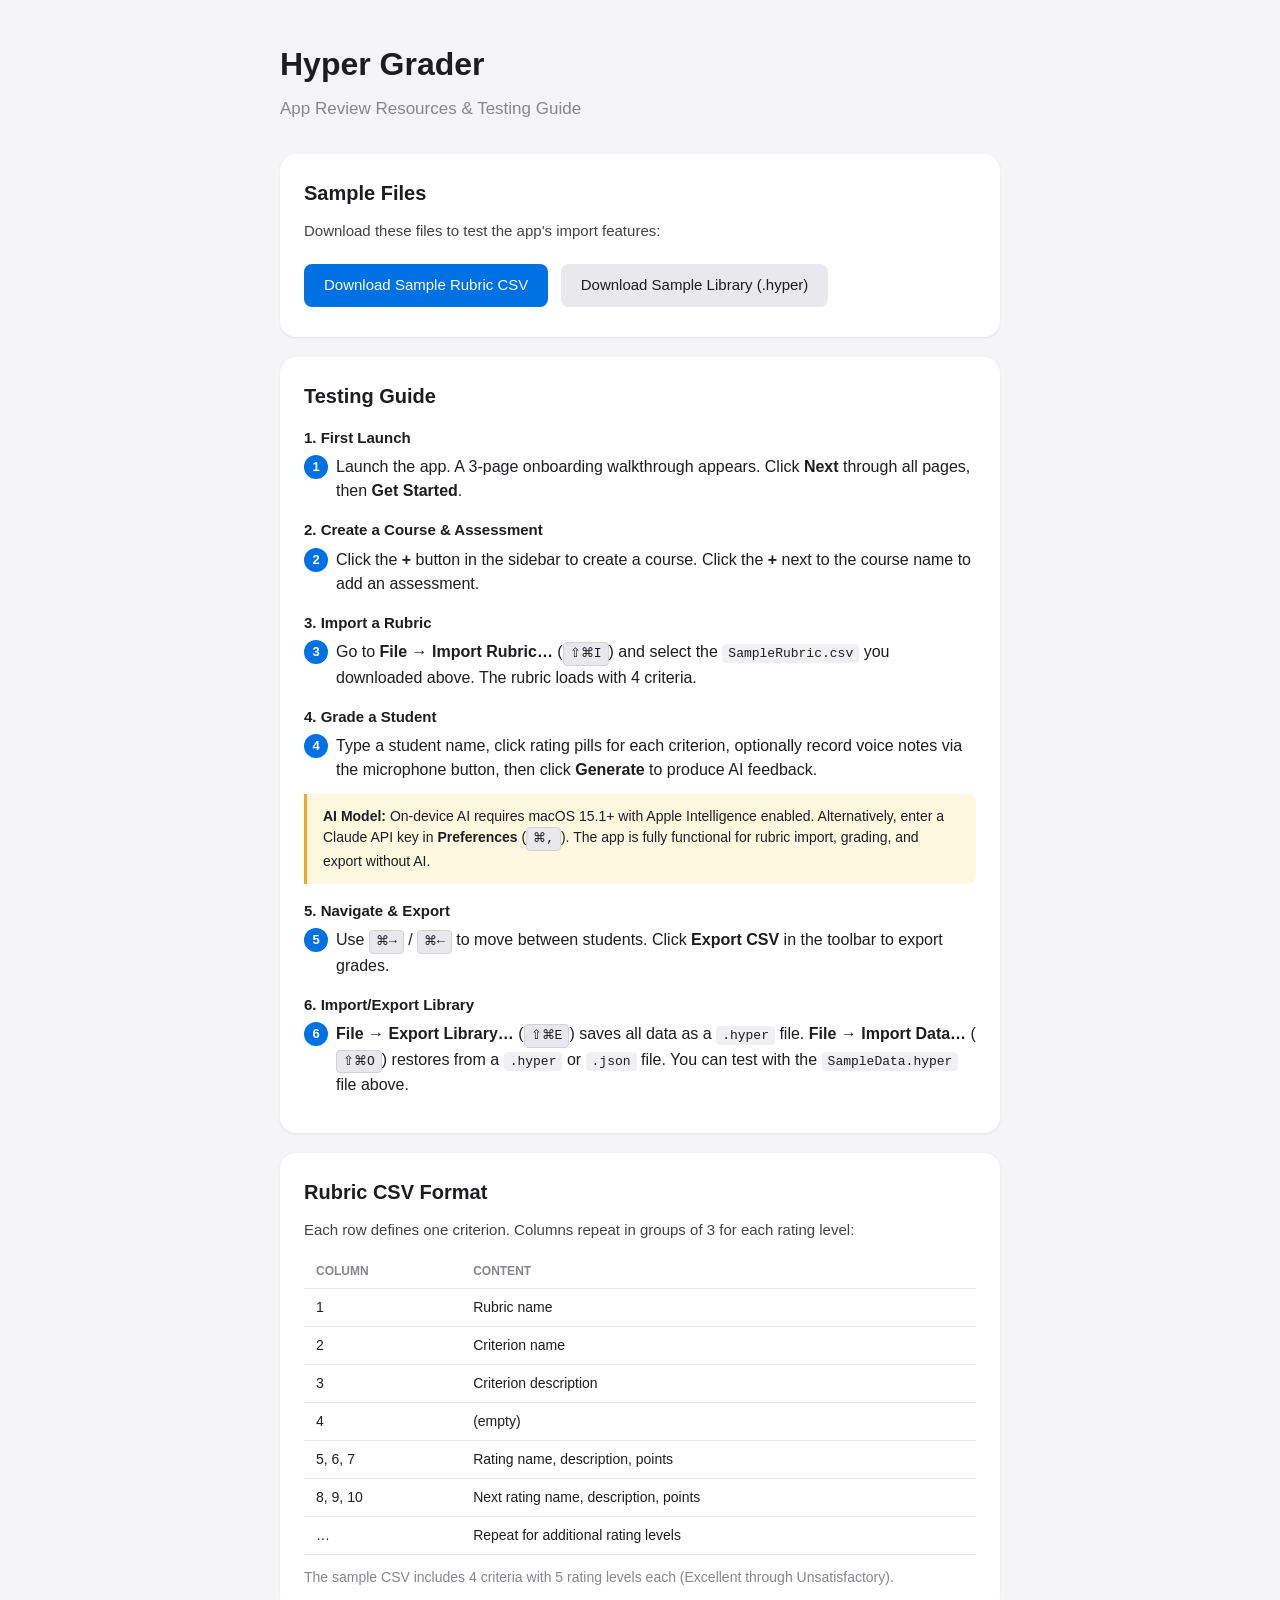
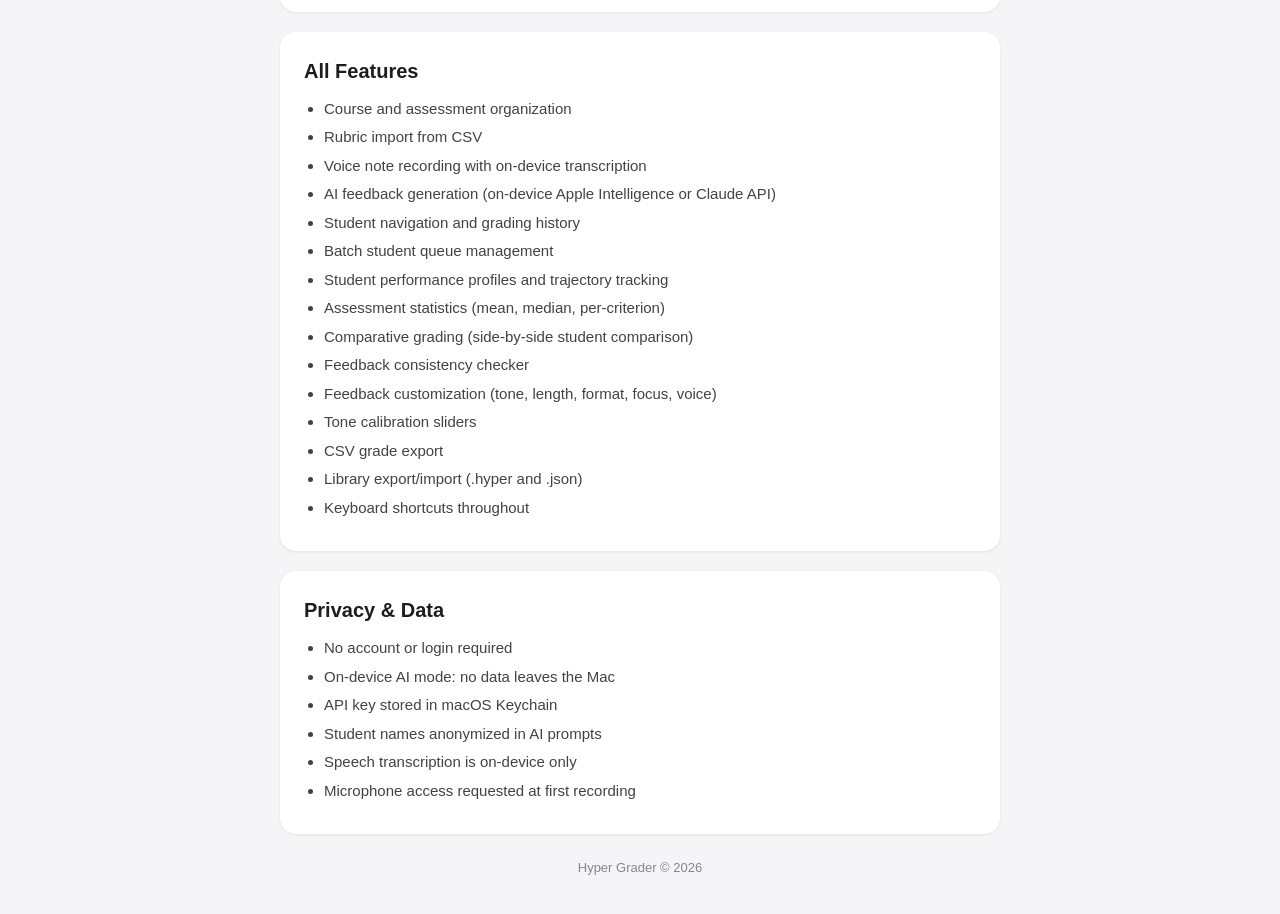
==== review/index.html @ ca22c36c "Add App Store review resources page Review page with testing guide, sample rubric CSV, and sample li" ====
<!DOCTYPE html>
<html lang="en">
<head>
    <meta charset="UTF-8">
    <meta name="viewport" content="width=device-width, initial-scale=1.0">
    <title>Hyper Grader - App Review Resources</title>
    <style>
        * { margin: 0; padding: 0; box-sizing: border-box; }
        body {
            font-family: -apple-system, BlinkMacSystemFont, "SF Pro Text", "Helvetica Neue", sans-serif;
            background: #f5f5f7;
            color: #1d1d1f;
            line-height: 1.5;
            padding: 40px 20px;
        }
        .container { max-width: 720px; margin: 0 auto; }
        h1 {
            font-size: 32px;
            font-weight: 700;
            margin-bottom: 8px;
        }
        .subtitle {
            color: #86868b;
            font-size: 17px;
            margin-bottom: 32px;
        }
        .card {
            background: #fff;
            border-radius: 16px;
            padding: 24px;
            margin-bottom: 20px;
            box-shadow: 0 1px 3px rgba(0,0,0,0.08);
        }
        .card h2 {
            font-size: 20px;
            font-weight: 600;
            margin-bottom: 12px;
        }
        .card h3 {
            font-size: 15px;
            font-weight: 600;
            margin-top: 16px;
            margin-bottom: 6px;
            color: #1d1d1f;
        }
        .card p, .card li {
            font-size: 15px;
            color: #424245;
        }
        .card ul, .card ol {
            padding-left: 20px;
            margin: 8px 0;
        }
        .card li { margin-bottom: 6px; }
        .download-btn {
            display: inline-block;
            background: #0071e3;
            color: #fff;
            padding: 10px 20px;
            border-radius: 8px;
            text-decoration: none;
            font-size: 15px;
            font-weight: 500;
            margin: 6px 8px 6px 0;
            transition: background 0.2s;
        }
        .download-btn:hover { background: #0077ed; }
        .download-btn.secondary {
            background: #e8e8ed;
            color: #1d1d1f;
        }
        .download-btn.secondary:hover { background: #d2d2d7; }
        code {
            background: #f0f0f3;
            padding: 2px 6px;
            border-radius: 4px;
            font-size: 13px;
            font-family: "SF Mono", Menlo, monospace;
        }
        .kbd {
            display: inline-block;
            background: #e8e8ed;
            border: 1px solid #d2d2d7;
            border-radius: 4px;
            padding: 1px 6px;
            font-size: 13px;
            font-family: "SF Mono", Menlo, monospace;
        }
        .step-num {
            display: inline-block;
            background: #0071e3;
            color: #fff;
            width: 24px;
            height: 24px;
            border-radius: 12px;
            text-align: center;
            font-size: 13px;
            font-weight: 600;
            line-height: 24px;
            margin-right: 8px;
            flex-shrink: 0;
        }
        .step {
            display: flex;
            align-items: flex-start;
            margin-bottom: 12px;
        }
        .step-content { flex: 1; }
        .note {
            background: #fff8e1;
            border-left: 3px solid #f5a623;
            padding: 12px 16px;
            border-radius: 0 8px 8px 0;
            margin: 12px 0;
            font-size: 14px;
        }
        .format-table {
            width: 100%;
            border-collapse: collapse;
            margin: 12px 0;
            font-size: 14px;
        }
        .format-table th, .format-table td {
            text-align: left;
            padding: 8px 12px;
            border-bottom: 1px solid #e8e8ed;
        }
        .format-table th {
            font-weight: 600;
            color: #86868b;
            font-size: 12px;
            text-transform: uppercase;
        }
    </style>
</head>
<body>
    <div class="container">
        <h1>Hyper Grader</h1>
        <p class="subtitle">App Review Resources &amp; Testing Guide</p>

        <!-- Download Files -->
        <div class="card">
            <h2>Sample Files</h2>
            <p>Download these files to test the app's import features:</p>
            <div style="margin-top: 16px;">
                <a href="SampleRubric.csv" download class="download-btn">Download Sample Rubric CSV</a>
                <a href="SampleData.hyper" download class="download-btn secondary">Download Sample Library (.hyper)</a>
            </div>
        </div>

        <!-- Quick Start -->
        <div class="card">
            <h2>Testing Guide</h2>

            <h3>1. First Launch</h3>
            <div class="step">
                <span class="step-num">1</span>
                <div class="step-content">Launch the app. A 3-page onboarding walkthrough appears. Click <strong>Next</strong> through all pages, then <strong>Get Started</strong>.</div>
            </div>

            <h3>2. Create a Course &amp; Assessment</h3>
            <div class="step">
                <span class="step-num">2</span>
                <div class="step-content">Click the <strong>+</strong> button in the sidebar to create a course. Click the <strong>+</strong> next to the course name to add an assessment.</div>
            </div>

            <h3>3. Import a Rubric</h3>
            <div class="step">
                <span class="step-num">3</span>
                <div class="step-content">Go to <strong>File &rarr; Import Rubric&hellip;</strong> (<span class="kbd">&#8679;&#8984;I</span>) and select the <code>SampleRubric.csv</code> you downloaded above. The rubric loads with 4 criteria.</div>
            </div>

            <h3>4. Grade a Student</h3>
            <div class="step">
                <span class="step-num">4</span>
                <div class="step-content">Type a student name, click rating pills for each criterion, optionally record voice notes via the microphone button, then click <strong>Generate</strong> to produce AI feedback.</div>
            </div>

            <div class="note">
                <strong>AI Model:</strong> On-device AI requires macOS 15.1+ with Apple Intelligence enabled. Alternatively, enter a Claude API key in <strong>Preferences</strong> (<span class="kbd">&#8984;,</span>). The app is fully functional for rubric import, grading, and export without AI.
            </div>

            <h3>5. Navigate &amp; Export</h3>
            <div class="step">
                <span class="step-num">5</span>
                <div class="step-content">Use <span class="kbd">&#8984;&rarr;</span> / <span class="kbd">&#8984;&larr;</span> to move between students. Click <strong>Export CSV</strong> in the toolbar to export grades.</div>
            </div>

            <h3>6. Import/Export Library</h3>
            <div class="step">
                <span class="step-num">6</span>
                <div class="step-content"><strong>File &rarr; Export Library&hellip;</strong> (<span class="kbd">&#8679;&#8984;E</span>) saves all data as a <code>.hyper</code> file. <strong>File &rarr; Import Data&hellip;</strong> (<span class="kbd">&#8679;&#8984;O</span>) restores from a <code>.hyper</code> or <code>.json</code> file. You can test with the <code>SampleData.hyper</code> file above.</div>
            </div>
        </div>

        <!-- CSV Format Reference -->
        <div class="card">
            <h2>Rubric CSV Format</h2>
            <p>Each row defines one criterion. Columns repeat in groups of 3 for each rating level:</p>
            <table class="format-table">
                <tr>
                    <th>Column</th>
                    <th>Content</th>
                </tr>
                <tr><td>1</td><td>Rubric name</td></tr>
                <tr><td>2</td><td>Criterion name</td></tr>
                <tr><td>3</td><td>Criterion description</td></tr>
                <tr><td>4</td><td>(empty)</td></tr>
                <tr><td>5, 6, 7</td><td>Rating name, description, points</td></tr>
                <tr><td>8, 9, 10</td><td>Next rating name, description, points</td></tr>
                <tr><td>&hellip;</td><td>Repeat for additional rating levels</td></tr>
            </table>
            <p style="margin-top: 8px; font-size: 14px; color: #86868b;">The sample CSV includes 4 criteria with 5 rating levels each (Excellent through Unsatisfactory).</p>
        </div>

        <!-- Features Summary -->
        <div class="card">
            <h2>All Features</h2>
            <ul>
                <li>Course and assessment organization</li>
                <li>Rubric import from CSV</li>
                <li>Voice note recording with on-device transcription</li>
                <li>AI feedback generation (on-device Apple Intelligence or Claude API)</li>
                <li>Student navigation and grading history</li>
                <li>Batch student queue management</li>
                <li>Student performance profiles and trajectory tracking</li>
                <li>Assessment statistics (mean, median, per-criterion)</li>
                <li>Comparative grading (side-by-side student comparison)</li>
                <li>Feedback consistency checker</li>
                <li>Feedback customization (tone, length, format, focus, voice)</li>
                <li>Tone calibration sliders</li>
                <li>CSV grade export</li>
                <li>Library export/import (.hyper and .json)</li>
                <li>Keyboard shortcuts throughout</li>
            </ul>
        </div>

        <!-- Privacy -->
        <div class="card">
            <h2>Privacy &amp; Data</h2>
            <ul>
                <li>No account or login required</li>
                <li>On-device AI mode: no data leaves the Mac</li>
                <li>API key stored in macOS Keychain</li>
                <li>Student names anonymized in AI prompts</li>
                <li>Speech transcription is on-device only</li>
                <li>Microphone access requested at first recording</li>
            </ul>
        </div>

        <p style="text-align: center; color: #86868b; font-size: 13px; margin-top: 24px;">
            Hyper Grader &copy; 2026
        </p>
    </div>
</body>
</html>
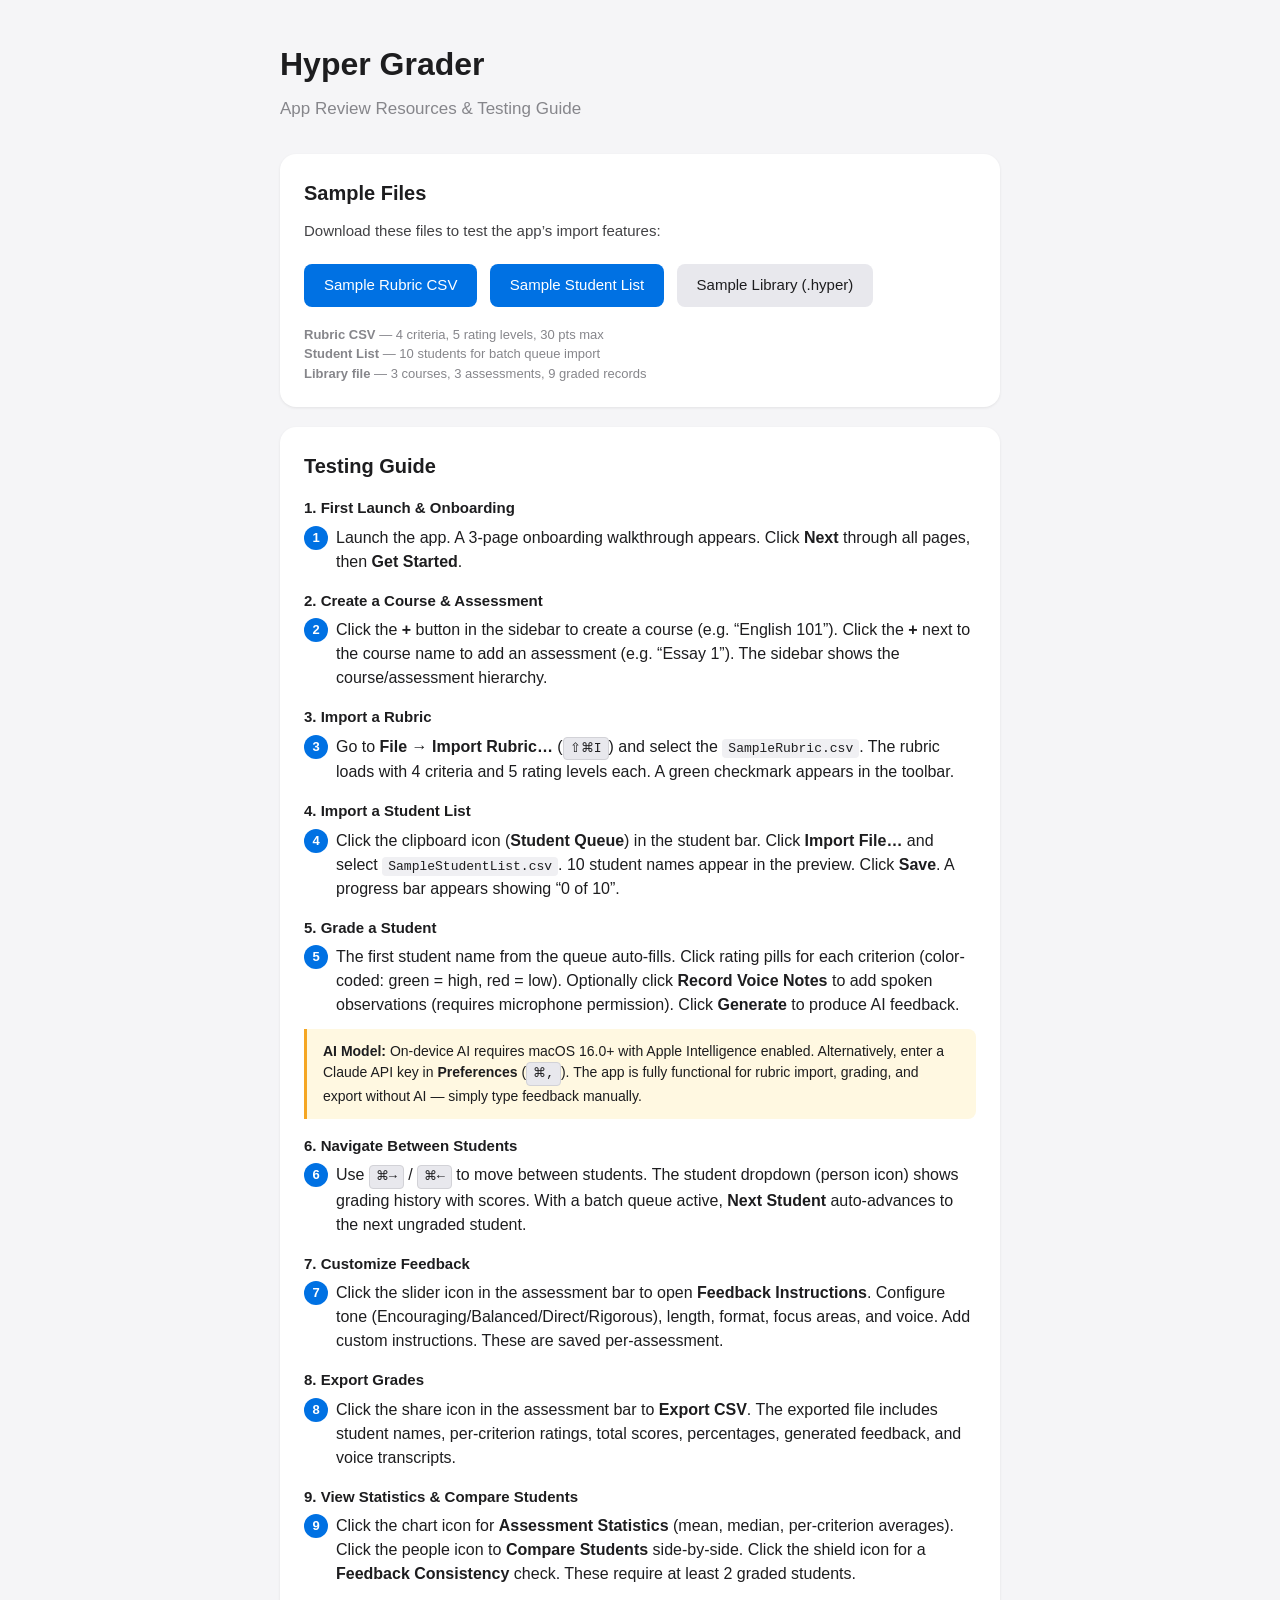
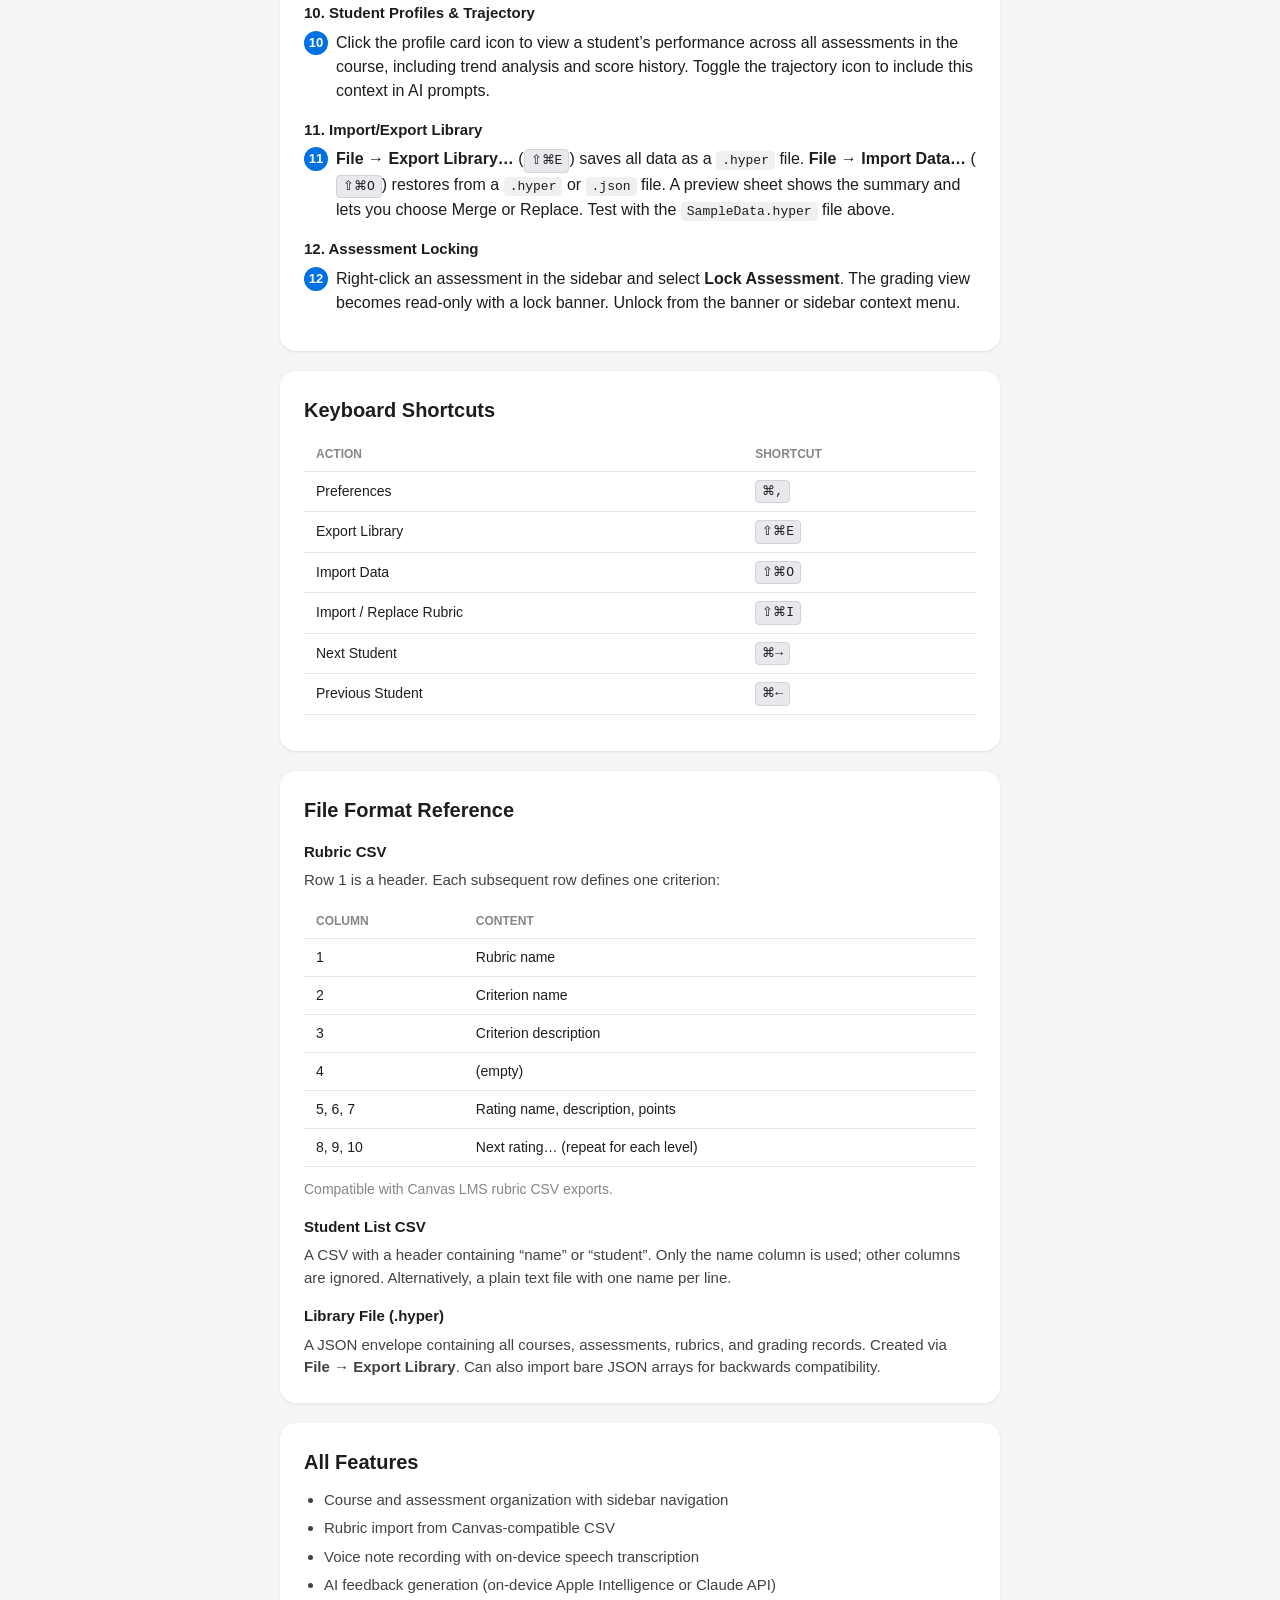
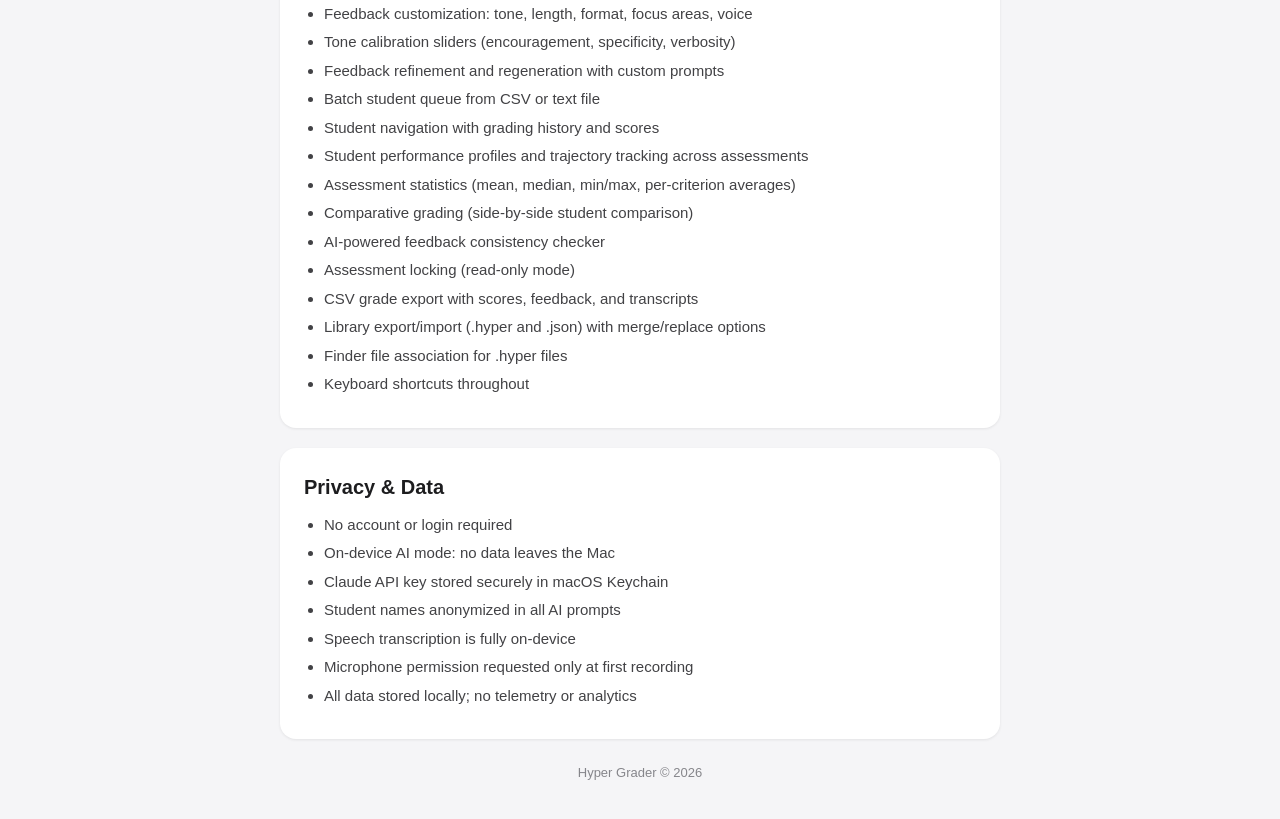
==== commit 26d99b3e: "Update review page: student list, expanded testing guide, all sample files Co-Authored-By: Claude <n" ====
--- a/review/index.html
+++ b/review/index.html
@@ -141,18 +141,24 @@
         <!-- Download Files -->
         <div class="card">
             <h2>Sample Files</h2>
-            <p>Download these files to test the app's import features:</p>
+            <p>Download these files to test the app&rsquo;s import features:</p>
             <div style="margin-top: 16px;">
-                <a href="SampleRubric.csv" download class="download-btn">Download Sample Rubric CSV</a>
-                <a href="SampleData.hyper" download class="download-btn secondary">Download Sample Library (.hyper)</a>
-            </div>
-        </div>
-
-        <!-- Quick Start -->
+                <a href="SampleRubric.csv" download class="download-btn">Sample Rubric CSV</a>
+                <a href="SampleStudentList.csv" download class="download-btn">Sample Student List</a>
+                <a href="SampleData.hyper" download class="download-btn secondary">Sample Library (.hyper)</a>
+            </div>
+            <p style="margin-top: 12px; font-size: 13px; color: #86868b;">
+                <strong>Rubric CSV</strong> &mdash; 4 criteria, 5 rating levels, 30 pts max<br>
+                <strong>Student List</strong> &mdash; 10 students for batch queue import<br>
+                <strong>Library file</strong> &mdash; 3 courses, 3 assessments, 9 graded records
+            </p>
+        </div>
+
+        <!-- Testing Guide -->
         <div class="card">
             <h2>Testing Guide</h2>
 
-            <h3>1. First Launch</h3>
+            <h3>1. First Launch &amp; Onboarding</h3>
             <div class="step">
                 <span class="step-num">1</span>
                 <div class="step-content">Launch the app. A 3-page onboarding walkthrough appears. Click <strong>Next</strong> through all pages, then <strong>Get Started</strong>.</div>
@@ -161,76 +167,132 @@
             <h3>2. Create a Course &amp; Assessment</h3>
             <div class="step">
                 <span class="step-num">2</span>
-                <div class="step-content">Click the <strong>+</strong> button in the sidebar to create a course. Click the <strong>+</strong> next to the course name to add an assessment.</div>
+                <div class="step-content">Click the <strong>+</strong> button in the sidebar to create a course (e.g. &ldquo;English 101&rdquo;). Click the <strong>+</strong> next to the course name to add an assessment (e.g. &ldquo;Essay 1&rdquo;). The sidebar shows the course/assessment hierarchy.</div>
             </div>
 
             <h3>3. Import a Rubric</h3>
             <div class="step">
                 <span class="step-num">3</span>
-                <div class="step-content">Go to <strong>File &rarr; Import Rubric&hellip;</strong> (<span class="kbd">&#8679;&#8984;I</span>) and select the <code>SampleRubric.csv</code> you downloaded above. The rubric loads with 4 criteria.</div>
-            </div>
-
-            <h3>4. Grade a Student</h3>
+                <div class="step-content">Go to <strong>File &rarr; Import Rubric&hellip;</strong> (<span class="kbd">&#8679;&#8984;I</span>) and select the <code>SampleRubric.csv</code>. The rubric loads with 4 criteria and 5 rating levels each. A green checkmark appears in the toolbar.</div>
+            </div>
+
+            <h3>4. Import a Student List</h3>
             <div class="step">
                 <span class="step-num">4</span>
-                <div class="step-content">Type a student name, click rating pills for each criterion, optionally record voice notes via the microphone button, then click <strong>Generate</strong> to produce AI feedback.</div>
+                <div class="step-content">Click the clipboard icon (<strong>Student Queue</strong>) in the student bar. Click <strong>Import File&hellip;</strong> and select <code>SampleStudentList.csv</code>. 10 student names appear in the preview. Click <strong>Save</strong>. A progress bar appears showing &ldquo;0 of 10&rdquo;.</div>
+            </div>
+
+            <h3>5. Grade a Student</h3>
+            <div class="step">
+                <span class="step-num">5</span>
+                <div class="step-content">The first student name from the queue auto-fills. Click rating pills for each criterion (color-coded: green = high, red = low). Optionally click <strong>Record Voice Notes</strong> to add spoken observations (requires microphone permission). Click <strong>Generate</strong> to produce AI feedback.</div>
             </div>
 
             <div class="note">
-                <strong>AI Model:</strong> On-device AI requires macOS 15.1+ with Apple Intelligence enabled. Alternatively, enter a Claude API key in <strong>Preferences</strong> (<span class="kbd">&#8984;,</span>). The app is fully functional for rubric import, grading, and export without AI.
-            </div>
-
-            <h3>5. Navigate &amp; Export</h3>
-            <div class="step">
-                <span class="step-num">5</span>
-                <div class="step-content">Use <span class="kbd">&#8984;&rarr;</span> / <span class="kbd">&#8984;&larr;</span> to move between students. Click <strong>Export CSV</strong> in the toolbar to export grades.</div>
-            </div>
-
-            <h3>6. Import/Export Library</h3>
+                <strong>AI Model:</strong> On-device AI requires macOS 16.0+ with Apple Intelligence enabled. Alternatively, enter a Claude API key in <strong>Preferences</strong> (<span class="kbd">&#8984;,</span>). The app is fully functional for rubric import, grading, and export without AI &mdash; simply type feedback manually.
+            </div>
+
+            <h3>6. Navigate Between Students</h3>
             <div class="step">
                 <span class="step-num">6</span>
-                <div class="step-content"><strong>File &rarr; Export Library&hellip;</strong> (<span class="kbd">&#8679;&#8984;E</span>) saves all data as a <code>.hyper</code> file. <strong>File &rarr; Import Data&hellip;</strong> (<span class="kbd">&#8679;&#8984;O</span>) restores from a <code>.hyper</code> or <code>.json</code> file. You can test with the <code>SampleData.hyper</code> file above.</div>
-            </div>
+                <div class="step-content">Use <span class="kbd">&#8984;&rarr;</span> / <span class="kbd">&#8984;&larr;</span> to move between students. The student dropdown (person icon) shows grading history with scores. With a batch queue active, <strong>Next Student</strong> auto-advances to the next ungraded student.</div>
+            </div>
+
+            <h3>7. Customize Feedback</h3>
+            <div class="step">
+                <span class="step-num">7</span>
+                <div class="step-content">Click the slider icon in the assessment bar to open <strong>Feedback Instructions</strong>. Configure tone (Encouraging/Balanced/Direct/Rigorous), length, format, focus areas, and voice. Add custom instructions. These are saved per-assessment.</div>
+            </div>
+
+            <h3>8. Export Grades</h3>
+            <div class="step">
+                <span class="step-num">8</span>
+                <div class="step-content">Click the share icon in the assessment bar to <strong>Export CSV</strong>. The exported file includes student names, per-criterion ratings, total scores, percentages, generated feedback, and voice transcripts.</div>
+            </div>
+
+            <h3>9. View Statistics &amp; Compare Students</h3>
+            <div class="step">
+                <span class="step-num">9</span>
+                <div class="step-content">Click the chart icon for <strong>Assessment Statistics</strong> (mean, median, per-criterion averages). Click the people icon to <strong>Compare Students</strong> side-by-side. Click the shield icon for a <strong>Feedback Consistency</strong> check. These require at least 2 graded students.</div>
+            </div>
+
+            <h3>10. Student Profiles &amp; Trajectory</h3>
+            <div class="step">
+                <span class="step-num">10</span>
+                <div class="step-content">Click the profile card icon to view a student&rsquo;s performance across all assessments in the course, including trend analysis and score history. Toggle the trajectory icon to include this context in AI prompts.</div>
+            </div>
+
+            <h3>11. Import/Export Library</h3>
+            <div class="step">
+                <span class="step-num">11</span>
+                <div class="step-content"><strong>File &rarr; Export Library&hellip;</strong> (<span class="kbd">&#8679;&#8984;E</span>) saves all data as a <code>.hyper</code> file. <strong>File &rarr; Import Data&hellip;</strong> (<span class="kbd">&#8679;&#8984;O</span>) restores from a <code>.hyper</code> or <code>.json</code> file. A preview sheet shows the summary and lets you choose Merge or Replace. Test with the <code>SampleData.hyper</code> file above.</div>
+            </div>
+
+            <h3>12. Assessment Locking</h3>
+            <div class="step">
+                <span class="step-num">12</span>
+                <div class="step-content">Right-click an assessment in the sidebar and select <strong>Lock Assessment</strong>. The grading view becomes read-only with a lock banner. Unlock from the banner or sidebar context menu.</div>
+            </div>
+        </div>
+
+        <!-- Keyboard Shortcuts -->
+        <div class="card">
+            <h2>Keyboard Shortcuts</h2>
+            <table class="format-table">
+                <tr><th>Action</th><th>Shortcut</th></tr>
+                <tr><td>Preferences</td><td><span class="kbd">&#8984;,</span></td></tr>
+                <tr><td>Export Library</td><td><span class="kbd">&#8679;&#8984;E</span></td></tr>
+                <tr><td>Import Data</td><td><span class="kbd">&#8679;&#8984;O</span></td></tr>
+                <tr><td>Import / Replace Rubric</td><td><span class="kbd">&#8679;&#8984;I</span></td></tr>
+                <tr><td>Next Student</td><td><span class="kbd">&#8984;&rarr;</span></td></tr>
+                <tr><td>Previous Student</td><td><span class="kbd">&#8984;&larr;</span></td></tr>
+            </table>
         </div>
 
         <!-- CSV Format Reference -->
         <div class="card">
-            <h2>Rubric CSV Format</h2>
-            <p>Each row defines one criterion. Columns repeat in groups of 3 for each rating level:</p>
+            <h2>File Format Reference</h2>
+            <h3>Rubric CSV</h3>
+            <p>Row 1 is a header. Each subsequent row defines one criterion:</p>
             <table class="format-table">
-                <tr>
-                    <th>Column</th>
-                    <th>Content</th>
-                </tr>
+                <tr><th>Column</th><th>Content</th></tr>
                 <tr><td>1</td><td>Rubric name</td></tr>
                 <tr><td>2</td><td>Criterion name</td></tr>
                 <tr><td>3</td><td>Criterion description</td></tr>
                 <tr><td>4</td><td>(empty)</td></tr>
                 <tr><td>5, 6, 7</td><td>Rating name, description, points</td></tr>
-                <tr><td>8, 9, 10</td><td>Next rating name, description, points</td></tr>
-                <tr><td>&hellip;</td><td>Repeat for additional rating levels</td></tr>
+                <tr><td>8, 9, 10</td><td>Next rating&hellip; (repeat for each level)</td></tr>
             </table>
-            <p style="margin-top: 8px; font-size: 14px; color: #86868b;">The sample CSV includes 4 criteria with 5 rating levels each (Excellent through Unsatisfactory).</p>
+            <p style="margin-top: 8px; font-size: 14px; color: #86868b;">Compatible with Canvas LMS rubric CSV exports.</p>
+
+            <h3>Student List CSV</h3>
+            <p>A CSV with a header containing &ldquo;name&rdquo; or &ldquo;student&rdquo;. Only the name column is used; other columns are ignored. Alternatively, a plain text file with one name per line.</p>
+
+            <h3>Library File (.hyper)</h3>
+            <p>A JSON envelope containing all courses, assessments, rubrics, and grading records. Created via <strong>File &rarr; Export Library</strong>. Can also import bare JSON arrays for backwards compatibility.</p>
         </div>
 
         <!-- Features Summary -->
         <div class="card">
             <h2>All Features</h2>
             <ul>
-                <li>Course and assessment organization</li>
-                <li>Rubric import from CSV</li>
-                <li>Voice note recording with on-device transcription</li>
+                <li>Course and assessment organization with sidebar navigation</li>
+                <li>Rubric import from Canvas-compatible CSV</li>
+                <li>Voice note recording with on-device speech transcription</li>
                 <li>AI feedback generation (on-device Apple Intelligence or Claude API)</li>
-                <li>Student navigation and grading history</li>
-                <li>Batch student queue management</li>
-                <li>Student performance profiles and trajectory tracking</li>
-                <li>Assessment statistics (mean, median, per-criterion)</li>
+                <li>Feedback customization: tone, length, format, focus areas, voice</li>
+                <li>Tone calibration sliders (encouragement, specificity, verbosity)</li>
+                <li>Feedback refinement and regeneration with custom prompts</li>
+                <li>Batch student queue from CSV or text file</li>
+                <li>Student navigation with grading history and scores</li>
+                <li>Student performance profiles and trajectory tracking across assessments</li>
+                <li>Assessment statistics (mean, median, min/max, per-criterion averages)</li>
                 <li>Comparative grading (side-by-side student comparison)</li>
-                <li>Feedback consistency checker</li>
-                <li>Feedback customization (tone, length, format, focus, voice)</li>
-                <li>Tone calibration sliders</li>
-                <li>CSV grade export</li>
-                <li>Library export/import (.hyper and .json)</li>
+                <li>AI-powered feedback consistency checker</li>
+                <li>Assessment locking (read-only mode)</li>
+                <li>CSV grade export with scores, feedback, and transcripts</li>
+                <li>Library export/import (.hyper and .json) with merge/replace options</li>
+                <li>Finder file association for .hyper files</li>
                 <li>Keyboard shortcuts throughout</li>
             </ul>
         </div>
@@ -241,10 +303,11 @@
             <ul>
                 <li>No account or login required</li>
                 <li>On-device AI mode: no data leaves the Mac</li>
-                <li>API key stored in macOS Keychain</li>
-                <li>Student names anonymized in AI prompts</li>
-                <li>Speech transcription is on-device only</li>
-                <li>Microphone access requested at first recording</li>
+                <li>Claude API key stored securely in macOS Keychain</li>
+                <li>Student names anonymized in all AI prompts</li>
+                <li>Speech transcription is fully on-device</li>
+                <li>Microphone permission requested only at first recording</li>
+                <li>All data stored locally; no telemetry or analytics</li>
             </ul>
         </div>
 
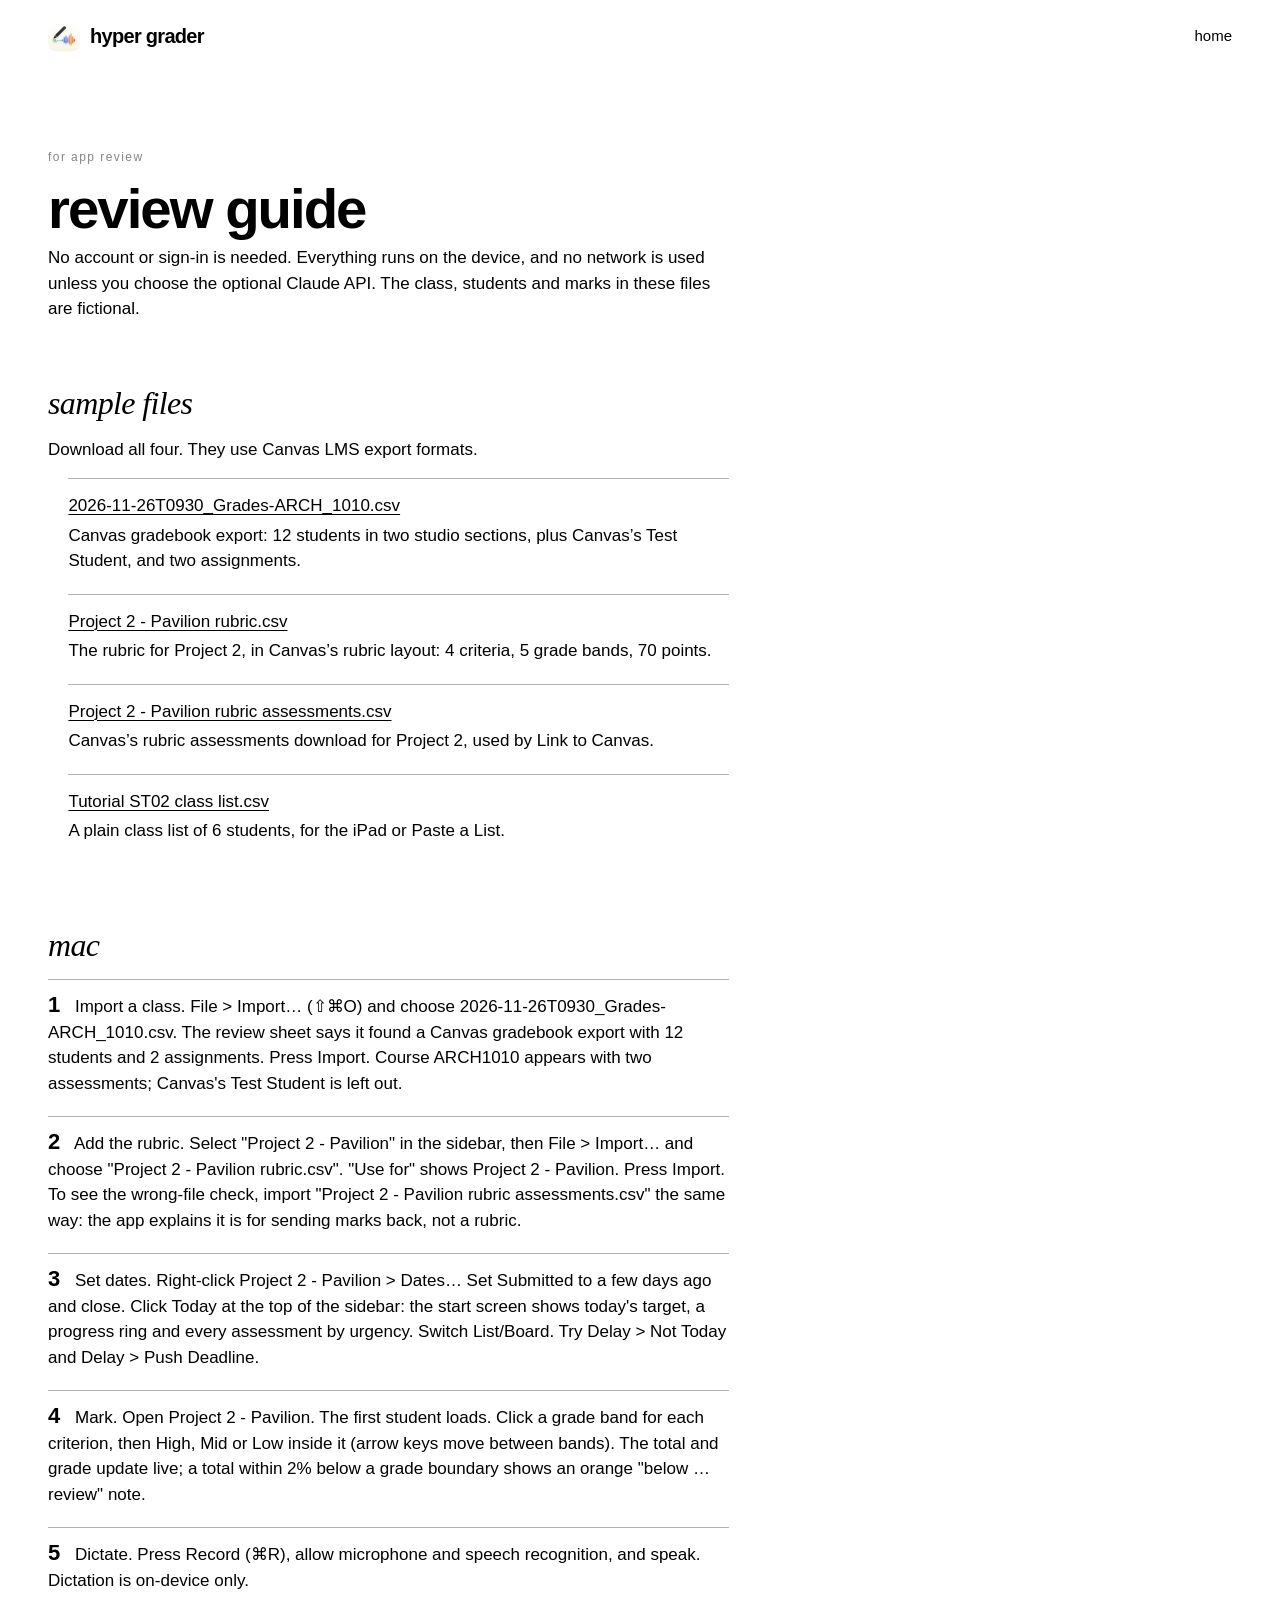
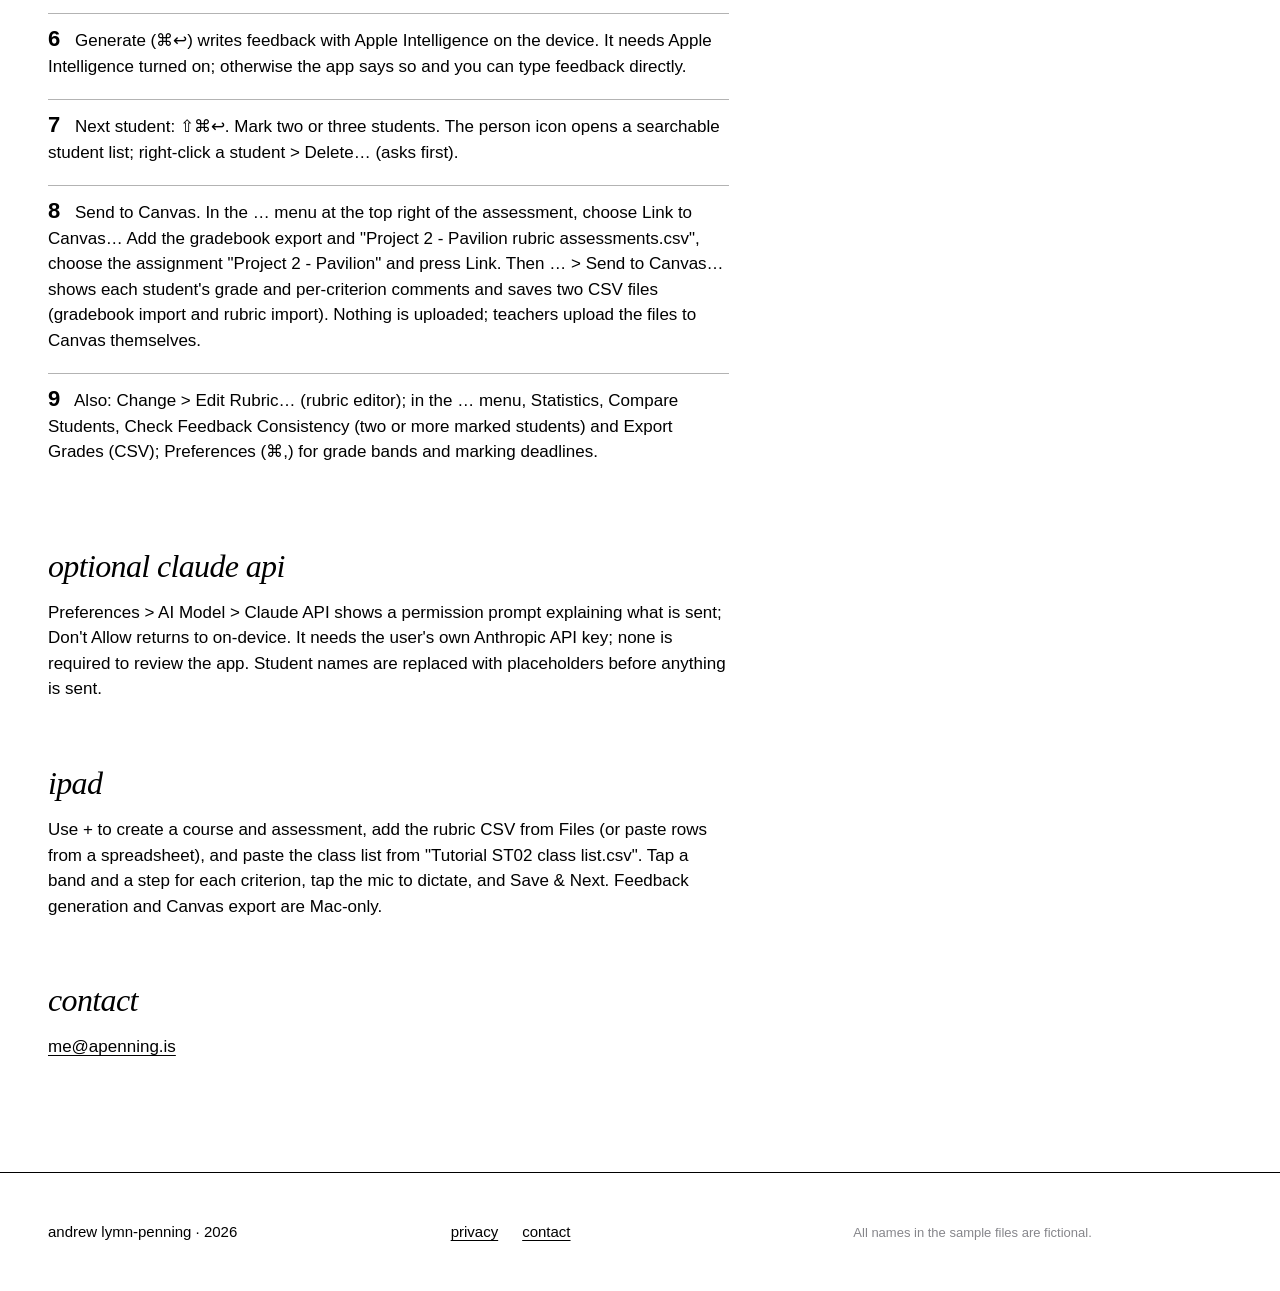
==== commit aad47f12: "App Review guide: fictional Canvas sample files and step-by-step review notes Co-Authored-By: Claude" ====
--- a/review/index.html
+++ b/review/index.html
@@ -1,319 +1,58 @@
-<!DOCTYPE html>
-<html lang="en">
+<!doctype html>
+<html lang="en-AU">
 <head>
-    <meta charset="UTF-8">
-    <meta name="viewport" content="width=device-width, initial-scale=1.0">
-    <title>Hyper Grader - App Review Resources</title>
-    <style>
-        * { margin: 0; padding: 0; box-sizing: border-box; }
-        body {
-            font-family: -apple-system, BlinkMacSystemFont, "SF Pro Text", "Helvetica Neue", sans-serif;
-            background: #f5f5f7;
-            color: #1d1d1f;
-            line-height: 1.5;
-            padding: 40px 20px;
-        }
-        .container { max-width: 720px; margin: 0 auto; }
-        h1 {
-            font-size: 32px;
-            font-weight: 700;
-            margin-bottom: 8px;
-        }
-        .subtitle {
-            color: #86868b;
-            font-size: 17px;
-            margin-bottom: 32px;
-        }
-        .card {
-            background: #fff;
-            border-radius: 16px;
-            padding: 24px;
-            margin-bottom: 20px;
-            box-shadow: 0 1px 3px rgba(0,0,0,0.08);
-        }
-        .card h2 {
-            font-size: 20px;
-            font-weight: 600;
-            margin-bottom: 12px;
-        }
-        .card h3 {
-            font-size: 15px;
-            font-weight: 600;
-            margin-top: 16px;
-            margin-bottom: 6px;
-            color: #1d1d1f;
-        }
-        .card p, .card li {
-            font-size: 15px;
-            color: #424245;
-        }
-        .card ul, .card ol {
-            padding-left: 20px;
-            margin: 8px 0;
-        }
-        .card li { margin-bottom: 6px; }
-        .download-btn {
-            display: inline-block;
-            background: #0071e3;
-            color: #fff;
-            padding: 10px 20px;
-            border-radius: 8px;
-            text-decoration: none;
-            font-size: 15px;
-            font-weight: 500;
-            margin: 6px 8px 6px 0;
-            transition: background 0.2s;
-        }
-        .download-btn:hover { background: #0077ed; }
-        .download-btn.secondary {
-            background: #e8e8ed;
-            color: #1d1d1f;
-        }
-        .download-btn.secondary:hover { background: #d2d2d7; }
-        code {
-            background: #f0f0f3;
-            padding: 2px 6px;
-            border-radius: 4px;
-            font-size: 13px;
-            font-family: "SF Mono", Menlo, monospace;
-        }
-        .kbd {
-            display: inline-block;
-            background: #e8e8ed;
-            border: 1px solid #d2d2d7;
-            border-radius: 4px;
-            padding: 1px 6px;
-            font-size: 13px;
-            font-family: "SF Mono", Menlo, monospace;
-        }
-        .step-num {
-            display: inline-block;
-            background: #0071e3;
-            color: #fff;
-            width: 24px;
-            height: 24px;
-            border-radius: 12px;
-            text-align: center;
-            font-size: 13px;
-            font-weight: 600;
-            line-height: 24px;
-            margin-right: 8px;
-            flex-shrink: 0;
-        }
-        .step {
-            display: flex;
-            align-items: flex-start;
-            margin-bottom: 12px;
-        }
-        .step-content { flex: 1; }
-        .note {
-            background: #fff8e1;
-            border-left: 3px solid #f5a623;
-            padding: 12px 16px;
-            border-radius: 0 8px 8px 0;
-            margin: 12px 0;
-            font-size: 14px;
-        }
-        .format-table {
-            width: 100%;
-            border-collapse: collapse;
-            margin: 12px 0;
-            font-size: 14px;
-        }
-        .format-table th, .format-table td {
-            text-align: left;
-            padding: 8px 12px;
-            border-bottom: 1px solid #e8e8ed;
-        }
-        .format-table th {
-            font-weight: 600;
-            color: #86868b;
-            font-size: 12px;
-            text-transform: uppercase;
-        }
-    </style>
+<meta charset="utf-8">
+<meta name="viewport" content="width=device-width, initial-scale=1">
+<title>app review · hyper grader</title>
+<meta name="robots" content="noindex">
+<link rel="icon" type="image/png" href="../images/favicon.png">
+<link rel="stylesheet" href="../site.css">
 </head>
 <body>
-    <div class="container">
-        <h1>Hyper Grader</h1>
-        <p class="subtitle">App Review Resources &amp; Testing Guide</p>
+<header class="nav">
+  <a class="brand" href="../"><img src="../images/icon.webp" width="32" height="32" alt=""> hyper grader</a>
+  <nav><a href="../">home</a></nav>
+</header>
+<main class="policy grid">
+  <p class="label">for app review</p>
+  <h1>review guide</h1>
+  <p>No account or sign-in is needed. Everything runs on the device, and no network is used unless you choose the optional Claude API. The class, students and marks in these files are fictional.</p>
 
-        <!-- Download Files -->
-        <div class="card">
-            <h2>Sample Files</h2>
-            <p>Download these files to test the app&rsquo;s import features:</p>
-            <div style="margin-top: 16px;">
-                <a href="SampleRubric.csv" download class="download-btn">Sample Rubric CSV</a>
-                <a href="SampleStudentList.csv" download class="download-btn">Sample Student List</a>
-                <a href="SampleData.hyper" download class="download-btn secondary">Sample Library (.hyper)</a>
-            </div>
-            <p style="margin-top: 12px; font-size: 13px; color: #86868b;">
-                <strong>Rubric CSV</strong> &mdash; 4 criteria, 5 rating levels, 30 pts max<br>
-                <strong>Student List</strong> &mdash; 10 students for batch queue import<br>
-                <strong>Library file</strong> &mdash; 3 courses, 3 assessments, 9 graded records
-            </p>
-        </div>
+  <h2>sample files</h2>
+  <p>Download all four. They use Canvas LMS export formats.</p>
+  <ul class="files">
+    <li><a href="files/2026-11-26T0930_Grades-ARCH_1010.csv" download>2026-11-26T0930_Grades-ARCH_1010.csv</a> Canvas gradebook export: 12 students in two studio sections, plus Canvas’s Test Student, and two assignments.</li>
+    <li><a href="files/Project 2 - Pavilion rubric.csv" download>Project 2 - Pavilion rubric.csv</a> The rubric for Project 2, in Canvas’s rubric layout: 4 criteria, 5 grade bands, 70 points.</li>
+    <li><a href="files/Project 2 - Pavilion rubric assessments.csv" download>Project 2 - Pavilion rubric assessments.csv</a> Canvas’s rubric assessments download for Project 2, used by Link to Canvas.</li>
+    <li><a href="files/Tutorial ST02 class list.csv" download>Tutorial ST02 class list.csv</a> A plain class list of 6 students, for the iPad or Paste a List.</li>
+  </ul>
 
-        <!-- Testing Guide -->
-        <div class="card">
-            <h2>Testing Guide</h2>
+  <h2>mac</h2>
+  <ol class="steps">
+    <li><b>1</b> Import a class. File &gt; Import… (⇧⌘O) and choose 2026-11-26T0930_Grades-ARCH_1010.csv. The review sheet says it found a Canvas gradebook export with 12 students and 2 assignments. Press Import. Course ARCH1010 appears with two assessments; Canvas&#x27;s Test Student is left out.</li>
+    <li><b>2</b> Add the rubric. Select &quot;Project 2 - Pavilion&quot; in the sidebar, then File &gt; Import… and choose &quot;Project 2 - Pavilion rubric.csv&quot;. &quot;Use for&quot; shows Project 2 - Pavilion. Press Import. To see the wrong-file check, import &quot;Project 2 - Pavilion rubric assessments.csv&quot; the same way: the app explains it is for sending marks back, not a rubric.</li>
+    <li><b>3</b> Set dates. Right-click Project 2 - Pavilion &gt; Dates… Set Submitted to a few days ago and close. Click Today at the top of the sidebar: the start screen shows today&#x27;s target, a progress ring and every assessment by urgency. Switch List/Board. Try Delay &gt; Not Today and Delay &gt; Push Deadline.</li>
+    <li><b>4</b> Mark. Open Project 2 - Pavilion. The first student loads. Click a grade band for each criterion, then High, Mid or Low inside it (arrow keys move between bands). The total and grade update live; a total within 2% below a grade boundary shows an orange &quot;below … review&quot; note.</li>
+    <li><b>5</b> Dictate. Press Record (⌘R), allow microphone and speech recognition, and speak. Dictation is on-device only.</li>
+    <li><b>6</b> Generate (⌘↩) writes feedback with Apple Intelligence on the device. It needs Apple Intelligence turned on; otherwise the app says so and you can type feedback directly.</li>
+    <li><b>7</b> Next student: ⇧⌘↩. Mark two or three students. The person icon opens a searchable student list; right-click a student &gt; Delete… (asks first).</li>
+    <li><b>8</b> Send to Canvas. In the … menu at the top right of the assessment, choose Link to Canvas… Add the gradebook export and &quot;Project 2 - Pavilion rubric assessments.csv&quot;, choose the assignment &quot;Project 2 - Pavilion&quot; and press Link. Then … &gt; Send to Canvas… shows each student&#x27;s grade and per-criterion comments and saves two CSV files (gradebook import and rubric import). Nothing is uploaded; teachers upload the files to Canvas themselves.</li>
+    <li><b>9</b> Also: Change &gt; Edit Rubric… (rubric editor); in the … menu, Statistics, Compare Students, Check Feedback Consistency (two or more marked students) and Export Grades (CSV); Preferences (⌘,) for grade bands and marking deadlines.</li>
+  </ol>
 
-            <h3>1. First Launch &amp; Onboarding</h3>
-            <div class="step">
-                <span class="step-num">1</span>
-                <div class="step-content">Launch the app. A 3-page onboarding walkthrough appears. Click <strong>Next</strong> through all pages, then <strong>Get Started</strong>.</div>
-            </div>
+  <h2>optional claude api</h2>
+  <p>Preferences &gt; AI Model &gt; Claude API shows a permission prompt explaining what is sent; Don&#x27;t Allow returns to on-device. It needs the user&#x27;s own Anthropic API key; none is required to review the app. Student names are replaced with placeholders before anything is sent.</p>
 
-            <h3>2. Create a Course &amp; Assessment</h3>
-            <div class="step">
-                <span class="step-num">2</span>
-                <div class="step-content">Click the <strong>+</strong> button in the sidebar to create a course (e.g. &ldquo;English 101&rdquo;). Click the <strong>+</strong> next to the course name to add an assessment (e.g. &ldquo;Essay 1&rdquo;). The sidebar shows the course/assessment hierarchy.</div>
-            </div>
+  <h2>ipad</h2>
+  <p>Use + to create a course and assessment, add the rubric CSV from Files (or paste rows from a spreadsheet), and paste the class list from &quot;Tutorial ST02 class list.csv&quot;. Tap a band and a step for each criterion, tap the mic to dictate, and Save &amp; Next. Feedback generation and Canvas export are Mac-only.</p>
 
-            <h3>3. Import a Rubric</h3>
-            <div class="step">
-                <span class="step-num">3</span>
-                <div class="step-content">Go to <strong>File &rarr; Import Rubric&hellip;</strong> (<span class="kbd">&#8679;&#8984;I</span>) and select the <code>SampleRubric.csv</code>. The rubric loads with 4 criteria and 5 rating levels each. A green checkmark appears in the toolbar.</div>
-            </div>
-
-            <h3>4. Import a Student List</h3>
-            <div class="step">
-                <span class="step-num">4</span>
-                <div class="step-content">Click the clipboard icon (<strong>Student Queue</strong>) in the student bar. Click <strong>Import File&hellip;</strong> and select <code>SampleStudentList.csv</code>. 10 student names appear in the preview. Click <strong>Save</strong>. A progress bar appears showing &ldquo;0 of 10&rdquo;.</div>
-            </div>
-
-            <h3>5. Grade a Student</h3>
-            <div class="step">
-                <span class="step-num">5</span>
-                <div class="step-content">The first student name from the queue auto-fills. Click rating pills for each criterion (color-coded: green = high, red = low). Optionally click <strong>Record Voice Notes</strong> to add spoken observations (requires microphone permission). Click <strong>Generate</strong> to produce AI feedback.</div>
-            </div>
-
-            <div class="note">
-                <strong>AI Model:</strong> On-device AI requires macOS 16.0+ with Apple Intelligence enabled. Alternatively, enter a Claude API key in <strong>Preferences</strong> (<span class="kbd">&#8984;,</span>). The app is fully functional for rubric import, grading, and export without AI &mdash; simply type feedback manually.
-            </div>
-
-            <h3>6. Navigate Between Students</h3>
-            <div class="step">
-                <span class="step-num">6</span>
-                <div class="step-content">Use <span class="kbd">&#8984;&rarr;</span> / <span class="kbd">&#8984;&larr;</span> to move between students. The student dropdown (person icon) shows grading history with scores. With a batch queue active, <strong>Next Student</strong> auto-advances to the next ungraded student.</div>
-            </div>
-
-            <h3>7. Customize Feedback</h3>
-            <div class="step">
-                <span class="step-num">7</span>
-                <div class="step-content">Click the slider icon in the assessment bar to open <strong>Feedback Instructions</strong>. Configure tone (Encouraging/Balanced/Direct/Rigorous), length, format, focus areas, and voice. Add custom instructions. These are saved per-assessment.</div>
-            </div>
-
-            <h3>8. Export Grades</h3>
-            <div class="step">
-                <span class="step-num">8</span>
-                <div class="step-content">Click the share icon in the assessment bar to <strong>Export CSV</strong>. The exported file includes student names, per-criterion ratings, total scores, percentages, generated feedback, and voice transcripts.</div>
-            </div>
-
-            <h3>9. View Statistics &amp; Compare Students</h3>
-            <div class="step">
-                <span class="step-num">9</span>
-                <div class="step-content">Click the chart icon for <strong>Assessment Statistics</strong> (mean, median, per-criterion averages). Click the people icon to <strong>Compare Students</strong> side-by-side. Click the shield icon for a <strong>Feedback Consistency</strong> check. These require at least 2 graded students.</div>
-            </div>
-
-            <h3>10. Student Profiles &amp; Trajectory</h3>
-            <div class="step">
-                <span class="step-num">10</span>
-                <div class="step-content">Click the profile card icon to view a student&rsquo;s performance across all assessments in the course, including trend analysis and score history. Toggle the trajectory icon to include this context in AI prompts.</div>
-            </div>
-
-            <h3>11. Import/Export Library</h3>
-            <div class="step">
-                <span class="step-num">11</span>
-                <div class="step-content"><strong>File &rarr; Export Library&hellip;</strong> (<span class="kbd">&#8679;&#8984;E</span>) saves all data as a <code>.hyper</code> file. <strong>File &rarr; Import Data&hellip;</strong> (<span class="kbd">&#8679;&#8984;O</span>) restores from a <code>.hyper</code> or <code>.json</code> file. A preview sheet shows the summary and lets you choose Merge or Replace. Test with the <code>SampleData.hyper</code> file above.</div>
-            </div>
-
-            <h3>12. Assessment Locking</h3>
-            <div class="step">
-                <span class="step-num">12</span>
-                <div class="step-content">Right-click an assessment in the sidebar and select <strong>Lock Assessment</strong>. The grading view becomes read-only with a lock banner. Unlock from the banner or sidebar context menu.</div>
-            </div>
-        </div>
-
-        <!-- Keyboard Shortcuts -->
-        <div class="card">
-            <h2>Keyboard Shortcuts</h2>
-            <table class="format-table">
-                <tr><th>Action</th><th>Shortcut</th></tr>
-                <tr><td>Preferences</td><td><span class="kbd">&#8984;,</span></td></tr>
-                <tr><td>Export Library</td><td><span class="kbd">&#8679;&#8984;E</span></td></tr>
-                <tr><td>Import Data</td><td><span class="kbd">&#8679;&#8984;O</span></td></tr>
-                <tr><td>Import / Replace Rubric</td><td><span class="kbd">&#8679;&#8984;I</span></td></tr>
-                <tr><td>Next Student</td><td><span class="kbd">&#8984;&rarr;</span></td></tr>
-                <tr><td>Previous Student</td><td><span class="kbd">&#8984;&larr;</span></td></tr>
-            </table>
-        </div>
-
-        <!-- CSV Format Reference -->
-        <div class="card">
-            <h2>File Format Reference</h2>
-            <h3>Rubric CSV</h3>
-            <p>Row 1 is a header. Each subsequent row defines one criterion:</p>
-            <table class="format-table">
-                <tr><th>Column</th><th>Content</th></tr>
-                <tr><td>1</td><td>Rubric name</td></tr>
-                <tr><td>2</td><td>Criterion name</td></tr>
-                <tr><td>3</td><td>Criterion description</td></tr>
-                <tr><td>4</td><td>(empty)</td></tr>
-                <tr><td>5, 6, 7</td><td>Rating name, description, points</td></tr>
-                <tr><td>8, 9, 10</td><td>Next rating&hellip; (repeat for each level)</td></tr>
-            </table>
-            <p style="margin-top: 8px; font-size: 14px; color: #86868b;">Compatible with Canvas LMS rubric CSV exports.</p>
-
-            <h3>Student List CSV</h3>
-            <p>A CSV with a header containing &ldquo;name&rdquo; or &ldquo;student&rdquo;. Only the name column is used; other columns are ignored. Alternatively, a plain text file with one name per line.</p>
-
-            <h3>Library File (.hyper)</h3>
-            <p>A JSON envelope containing all courses, assessments, rubrics, and grading records. Created via <strong>File &rarr; Export Library</strong>. Can also import bare JSON arrays for backwards compatibility.</p>
-        </div>
-
-        <!-- Features Summary -->
-        <div class="card">
-            <h2>All Features</h2>
-            <ul>
-                <li>Course and assessment organization with sidebar navigation</li>
-                <li>Rubric import from Canvas-compatible CSV</li>
-                <li>Voice note recording with on-device speech transcription</li>
-                <li>AI feedback generation (on-device Apple Intelligence or Claude API)</li>
-                <li>Feedback customization: tone, length, format, focus areas, voice</li>
-                <li>Tone calibration sliders (encouragement, specificity, verbosity)</li>
-                <li>Feedback refinement and regeneration with custom prompts</li>
-                <li>Batch student queue from CSV or text file</li>
-                <li>Student navigation with grading history and scores</li>
-                <li>Student performance profiles and trajectory tracking across assessments</li>
-                <li>Assessment statistics (mean, median, min/max, per-criterion averages)</li>
-                <li>Comparative grading (side-by-side student comparison)</li>
-                <li>AI-powered feedback consistency checker</li>
-                <li>Assessment locking (read-only mode)</li>
-                <li>CSV grade export with scores, feedback, and transcripts</li>
-                <li>Library export/import (.hyper and .json) with merge/replace options</li>
-                <li>Finder file association for .hyper files</li>
-                <li>Keyboard shortcuts throughout</li>
-            </ul>
-        </div>
-
-        <!-- Privacy -->
-        <div class="card">
-            <h2>Privacy &amp; Data</h2>
-            <ul>
-                <li>No account or login required</li>
-                <li>On-device AI mode: no data leaves the Mac</li>
-                <li>Claude API key stored securely in macOS Keychain</li>
-                <li>Student names anonymized in all AI prompts</li>
-                <li>Speech transcription is fully on-device</li>
-                <li>Microphone permission requested only at first recording</li>
-                <li>All data stored locally; no telemetry or analytics</li>
-            </ul>
-        </div>
-
-        <p style="text-align: center; color: #86868b; font-size: 13px; margin-top: 24px;">
-            Hyper Grader &copy; 2026
-        </p>
-    </div>
+  <h2>contact</h2>
+  <p><a href="mailto:me@apenning.is">me@apenning.is</a></p>
+</main>
+<footer class="grid">
+  <p class="sig">andrew lymn-penning · 2026</p>
+  <p class="links"><a href="../privacy.html">privacy</a> <a href="mailto:me@apenning.is">contact</a></p>
+  <p class="credit">All names in the sample files are fictional.</p>
+</footer>
 </body>
 </html>
--- a/site.css
+++ b/site.css
@@ -0,0 +1,261 @@
+/* hyper grader site, in alp standards (tokens from alp-brand tokens.css, v1.0).
+   Faces load with local() only; elsewhere the stack falls back to Helvetica. */
+@font-face { font-family: "ALP Display"; font-weight: 500; src: local("HelveticaNowDisplay-Md"); }
+@font-face { font-family: "ALP Display"; font-weight: 700; src: local("HelveticaNowDisplay-Bd"); }
+@font-face { font-family: "ALP Text"; font-weight: 400; src: local("HelveticaNowText-Regular"); }
+@font-face { font-family: "ALP Text"; font-weight: 500; src: local("HelveticaNowText-Medium"); }
+@font-face { font-family: "ALP Text"; font-weight: 700; src: local("HelveticaNowText-Bold"); }
+@font-face { font-family: "ALP Micro"; font-weight: 400; src: local("HelveticaNowMicro-Regular"); }
+@font-face { font-family: "ALP Micro"; font-weight: 500; src: local("HelveticaNowMicro-Medium"); }
+
+:root {
+  --alp-ink: #000000;
+  --alp-paper: #FFFFFF;
+  --alp-frame: #F2F2F2;
+  --alp-highlight: #B3B3B3;
+  --alp-quiet: #86868B;
+  --alp-display: "ALP Display", "Helvetica Neue", Helvetica, Arial, sans-serif;
+  --alp-text: "ALP Text", "Helvetica Neue", Helvetica, Arial, sans-serif;
+  --alp-micro: "ALP Micro", "ALP Text", "Helvetica Neue", Helvetica, Arial, sans-serif;
+  --alp-xl: clamp(48px, 8vw, 120px);
+  --alp-l: clamp(34px, 4.4vw, 64px);
+  --alp-m: clamp(22px, 2.5vw, 36px);
+  --alp-body: 17px;
+  --alp-caption: 13px;
+  --alp-label: 12px;
+  --alp-track-display: -0.035em;
+  --alp-track-label: 0.12em;
+  --alp-gutter: 24px;
+  --alp-margin: clamp(16px, 4vw, 48px);
+  --alp-max: 1600px;
+  --alp-radius: 8px;
+}
+
+* { box-sizing: border-box; }
+html { -webkit-text-size-adjust: 100%; }
+body {
+  margin: 0;
+  background: var(--alp-paper);
+  color: var(--alp-ink);
+  font: 400 var(--alp-body)/1.5 var(--alp-text);
+  -webkit-font-smoothing: antialiased;
+}
+img { display: block; max-width: 100%; height: auto; }
+
+/* the hidden 12-column grid */
+.grid {
+  display: grid;
+  grid-template-columns: repeat(12, minmax(0, 1fr));
+  column-gap: var(--alp-gutter);
+  max-width: var(--alp-max);
+  margin: 0 auto;
+  padding: 0 var(--alp-margin);
+}
+.grid > * { grid-column: 1 / -1; }
+
+/* type */
+h1, h2 {
+  font-family: var(--alp-display);
+  font-weight: 700;
+  letter-spacing: var(--alp-track-display);
+  margin: 0;
+}
+h1 { font-size: var(--alp-xl); line-height: 0.95; }
+h2 { font-size: var(--alp-l); line-height: 1.0; margin-bottom: 24px; }
+p { margin: 0 0 16px; }
+.lead { font-family: var(--alp-display); font-weight: 500; font-size: var(--alp-m); line-height: 1.1; letter-spacing: -0.01em; }
+.label {
+  font: 500 var(--alp-label)/1.35 var(--alp-micro);
+  letter-spacing: var(--alp-track-label);
+  color: var(--alp-quiet);
+  margin-bottom: 16px;
+}
+
+/* links and buttons */
+a { color: inherit; text-decoration: underline; text-decoration-thickness: 1px; text-underline-offset: 0.2em; }
+a:hover { background: var(--alp-highlight); }
+.button {
+  display: inline-block;
+  font: 500 17px/1 var(--alp-text);
+  text-decoration: none;
+  padding: 14px 22px;
+  border: 1px solid currentColor;
+  border-radius: var(--alp-radius);
+  transition: background-color 200ms ease-out, color 200ms ease-out;
+}
+.button:hover { background: var(--alp-ink); color: var(--alp-paper); }
+.button.small { font-size: 15px; padding: 9px 14px; }
+.text-link { margin-left: 20px; }
+.actions { margin-top: 32px; }
+
+/* nav */
+.nav {
+  display: flex; align-items: center; justify-content: space-between;
+  max-width: var(--alp-max); margin: 0 auto;
+  padding: 20px var(--alp-margin);
+}
+.brand {
+  display: flex; align-items: center; gap: 10px;
+  font: 700 20px/1 var(--alp-display); letter-spacing: var(--alp-track-display);
+  text-decoration: none;
+}
+.brand:hover { background: none; }
+.nav nav { display: flex; align-items: center; gap: 24px; font-size: 15px; }
+.nav nav a:not(.button) { text-decoration: none; }
+.nav nav a:not(.button):hover { background: var(--alp-highlight); }
+
+/* hero */
+.hero { padding-top: clamp(40px, 8vw, 120px); padding-bottom: clamp(40px, 6vw, 96px); }
+.hero h1 { grid-column: 1 / span 10; }
+.hero .lead { grid-column: 1 / span 7; margin-top: 32px; }
+.hero .device { margin-top: clamp(32px, 5vw, 72px); }
+
+/* device images: real screenshots in Apple's frames, no effects added */
+figure { margin: 0; }
+.device img { width: 100%; }
+
+/* the demo video */
+.device video { display: block; width: 100%; height: auto; }
+figcaption { font: 400 var(--alp-caption)/1.35 var(--alp-micro); color: var(--alp-quiet); margin-top: 8px; text-align: center; }
+@media (prefers-reduced-motion: reduce) { .demo { animation: none; } }
+
+/* your words → their feedback */
+.words { padding-top: clamp(48px, 8vw, 128px); padding-bottom: clamp(24px, 4vw, 48px); row-gap: 24px; }
+.words .said { grid-column: 1 / span 5; }
+.words .reads { grid-column: 7 / span 6; }
+.words .note { grid-column: 1 / span 7; margin-top: 16px; }
+.kicker { font: 500 var(--alp-label)/1.35 var(--alp-micro); letter-spacing: var(--alp-track-label); color: var(--alp-quiet); border-top: 1px solid var(--alp-ink); padding-top: 12px; margin-bottom: 16px; }
+.transcript { font-family: var(--alp-text); font-size: 19px; line-height: 1.55; }
+.transcript i { font-style: normal; background: var(--alp-highlight); padding: 0 0.15em; border-radius: 2px; }
+.reads p:not(.kicker) { font-family: var(--alp-display); font-weight: 500; font-size: 21px; line-height: 1.35; letter-spacing: -0.01em; }
+
+/* feature rows: copy on 4 columns, image on 8 */
+.feature { padding: clamp(48px, 8vw, 128px) var(--alp-margin); align-items: center; row-gap: 32px; }
+.feature .copy { grid-column: 1 / span 4; }
+.feature .device { grid-column: 5 / span 8; }
+.feature.flip .copy { grid-column: 9 / span 4; grid-row: 1; }
+.feature.flip .device { grid-column: 1 / span 8; grid-row: 1; }
+.feature.ipad .device { grid-column: 2 / span 5; }
+.feature.ipad .copy { grid-column: 8 / span 4; }
+
+/* black punctuation: the privacy section */
+.private { background: var(--alp-ink); color: var(--alp-paper); padding: clamp(64px, 9vw, 144px) 0; }
+.private .grid { align-items: center; row-gap: 32px; }
+.private .copy { grid-column: 1 / span 4; }
+.private .device { grid-column: 5 / span 8; }
+.private .label { color: var(--alp-quiet); }
+.private a:hover { background: #4D4D4D; }
+
+/* stepped list */
+.more { padding-top: clamp(64px, 9vw, 144px); }
+.stepped { list-style: none; margin: 0; padding: 0; grid-column: 1 / -1; display: grid; grid-template-columns: repeat(3, minmax(0, 1fr)); column-gap: var(--alp-gutter); }
+.stepped li { border-top: 1px solid var(--alp-ink); padding: 16px 0 40px; }
+.stepped b { display: block; font: 700 22px/1.1 var(--alp-display); letter-spacing: -0.02em; margin-bottom: 8px; }
+
+/* beta */
+.beta { padding: clamp(64px, 9vw, 144px) var(--alp-margin); }
+.beta .lead { grid-column: 1 / span 7; }
+
+/* footer */
+footer { padding-top: 48px !important; padding-bottom: 48px !important; border-top: 1px solid var(--alp-ink); align-items: baseline; }
+footer p { margin: 0; }
+.sig { grid-column: 1 / span 4 !important; font: 500 15px/1.35 var(--alp-micro); }
+.links { grid-column: 5 / span 4 !important; display: flex; gap: 24px; font-size: 15px; }
+.credit { grid-column: 9 / span 4 !important; font: 400 var(--alp-caption)/1.35 var(--alp-micro); color: var(--alp-quiet); }
+
+/* narrow screens: everything stacks */
+@media (max-width: 900px) {
+  .words .said, .words .reads, .words .note,
+  .hero h1, .hero .lead, .beta .lead,
+  .feature .copy, .feature .device, .feature.flip .copy, .feature.flip .device,
+  .feature.ipad .copy, .feature.ipad .device, .private .copy, .private .device,
+  .sig, .links, .credit { grid-column: 1 / -1 !important; grid-row: auto !important; }
+  .stepped { grid-template-columns: 1fr; }
+  .nav nav a:not(.button) { display: none; }
+  footer p + p { margin-top: 12px; }
+}
+
+/* privacy policy page */
+.policy { padding-top: clamp(40px, 6vw, 96px); padding-bottom: 96px; }
+.policy > * { grid-column: 1 / span 7; }
+.policy h1 { font-size: var(--alp-l); line-height: 1; margin-bottom: 8px; }
+.policy h2 { font-size: var(--alp-m); line-height: 1.1; margin: 48px 0 16px; }
+.policy h3 { font: 700 19px/1.2 var(--alp-display); margin: 24px 0 8px; }
+.policy ul { padding-left: 1.2em; margin: 0 0 16px; }
+.policy li { margin-bottom: 6px; }
+.policy .updated { color: var(--alp-quiet); font: 400 var(--alp-caption)/1.35 var(--alp-micro); }
+.policy .short { background: var(--alp-frame); border-radius: var(--alp-radius); padding: 24px 28px; margin: 32px 0 8px; }
+.policy .short ul { margin: 0; }
+.policy table { border-collapse: collapse; width: 100%; margin: 8px 0 16px; font-size: 15px; }
+.policy th, .policy td { text-align: left; vertical-align: top; padding: 10px 12px 10px 0; border-top: 1px solid var(--alp-highlight); }
+.policy th { font-weight: 700; }
+@media (max-width: 900px) { .policy > * { grid-column: 1 / -1; } }
+
+/* ipad: copy, then two iPads side by side */
+.ipad-section { padding: clamp(48px, 8vw, 128px) var(--alp-margin); align-items: center; row-gap: 32px; }
+.ipad-section .copy { grid-column: 1 / span 4; }
+.ipad-section .device:nth-of-type(1) { grid-column: 5 / span 4; }
+.ipad-section .device:nth-of-type(2) { grid-column: 9 / span 4; }
+.quiet { color: var(--alp-quiet); }
+@media (max-width: 900px) {
+  .ipad-section .copy { grid-column: 1 / -1; }
+  .ipad-section .device:nth-of-type(1) { grid-column: 1 / span 6; }
+  .ipad-section .device:nth-of-type(2) { grid-column: 7 / span 6; }
+}
+
+/* serif interruption */
+.statement { padding-top: clamp(48px, 8vw, 120px); }
+.statement p { grid-column: 1 / span 10; margin: 0; font-family: "ALP Serif", "Apple Garamond", Garamond, "Times New Roman", serif; font-weight: 300; font-style: italic; font-size: clamp(40px, 6.4vw, 104px); line-height: 1.02; letter-spacing: -0.02em; }
+
+/* reading ring in the nav (round caps, like the app's ring) */
+.page-ring { display: inline-flex; align-items: center; gap: 8px; --p: 0; }
+.page-ring svg { transform: rotate(-90deg); }
+.page-ring circle { fill: none; stroke-width: 4; }
+.page-ring .track { stroke: var(--alp-frame); }
+.page-ring .fill { stroke: var(--alp-ink); stroke-linecap: round; stroke-dasharray: calc(var(--p) * 100) 100; transition: stroke 200ms ease-out; }
+.page-ring .tick { fill: none; stroke: var(--alp-paper); stroke-width: 3; stroke-linecap: round; stroke-linejoin: round; opacity: 0; transform: rotate(90deg); transform-origin: 18px 18px; transition: opacity 200ms ease-out; }
+.page-ring-label { font: 500 var(--alp-label)/1 var(--alp-micro); letter-spacing: var(--alp-track-label); color: #34C759; opacity: 0; transition: opacity 200ms ease-out; }
+.page-ring.done .fill { stroke: #34C759; stroke-dasharray: 100 100; }
+.page-ring .dot { fill: transparent; stroke: none; transition: fill 200ms ease-out; }
+.page-ring.done .dot { fill: #34C759; }
+.page-ring.done .tick, .page-ring.done .page-ring-label { opacity: 1; }
+
+/* drop the ums */
+.transcript i { transition: opacity 200ms ease-out, background-color 200ms ease-out; }
+.transcript.tidy i { opacity: 0.12; background: transparent; }
+.ums-toggle { grid-column: 1 / span 5; margin: 0; }
+.ums-toggle .button { cursor: pointer; background: none; color: inherit; font-family: var(--alp-text); }
+.ums-toggle .button:hover { background: var(--alp-ink); color: var(--alp-paper); }
+
+/* big zeros (black punctuation section) */
+.zeros { list-style: none; padding: 0; margin: 8px 0 32px; display: flex; gap: 32px; }
+.zeros li { font: 500 15px/1.2 var(--alp-micro); color: var(--alp-quiet); }
+.zeros b { display: block; font: 700 clamp(64px, 7vw, 112px)/0.9 var(--alp-display); letter-spacing: -0.045em; color: var(--alp-paper); }
+
+/* one funny little guy */
+.beta { align-items: end; }
+.beta h2, .beta .lead, .beta .actions { grid-column: 1 / span 7; }
+.drollery { grid-column: 9 / span 4; grid-row: 1 / span 3; margin: 0; }
+.drollery img { width: 100%; max-width: 320px; }
+.drollery figcaption { text-align: left; }
+.drollery figcaption span { display: block; color: var(--alp-ink); font: 500 15px/1.35 var(--alp-micro); margin-bottom: 4px; }
+@media (max-width: 900px) {
+  .statement p, .ums-toggle, .beta h2, .beta .lead, .beta .actions { grid-column: 1 / -1; }
+  .drollery { grid-column: 1 / -1; grid-row: auto; margin-top: 32px; }
+  .nav .page-ring-label { display: none; }
+}
+
+/* more Garamond: section headings in the statement serif */
+h2 { font-family: "ALP Serif", "Apple Garamond", Garamond, "Times New Roman", serif; font-weight: 300; font-style: italic; letter-spacing: -0.02em; line-height: 1.02; font-size: clamp(38px, 5vw, 72px); }
+.statement { align-items: end; row-gap: 24px; }
+.statement p { grid-column: 1 / span 7; align-self: center; }
+.statement figure { grid-column: 9 / span 4; margin: 0; }
+.statement figure img { border-radius: var(--alp-radius); width: 100%; }
+.statement figcaption { text-align: left; }
+@media (max-width: 900px) { .statement p, .statement figure { grid-column: 1 / -1; } }
+
+/* review guide */
+.files, .steps { list-style: none; padding: 0; margin: 0 0 16px; }
+.files li, .steps li { border-top: 1px solid var(--alp-highlight); padding: 14px 0; }
+.files a { display: block; font-weight: 500; margin-bottom: 4px; }
+.steps b { font: 700 22px/1 var(--alp-display); margin-right: 10px; }
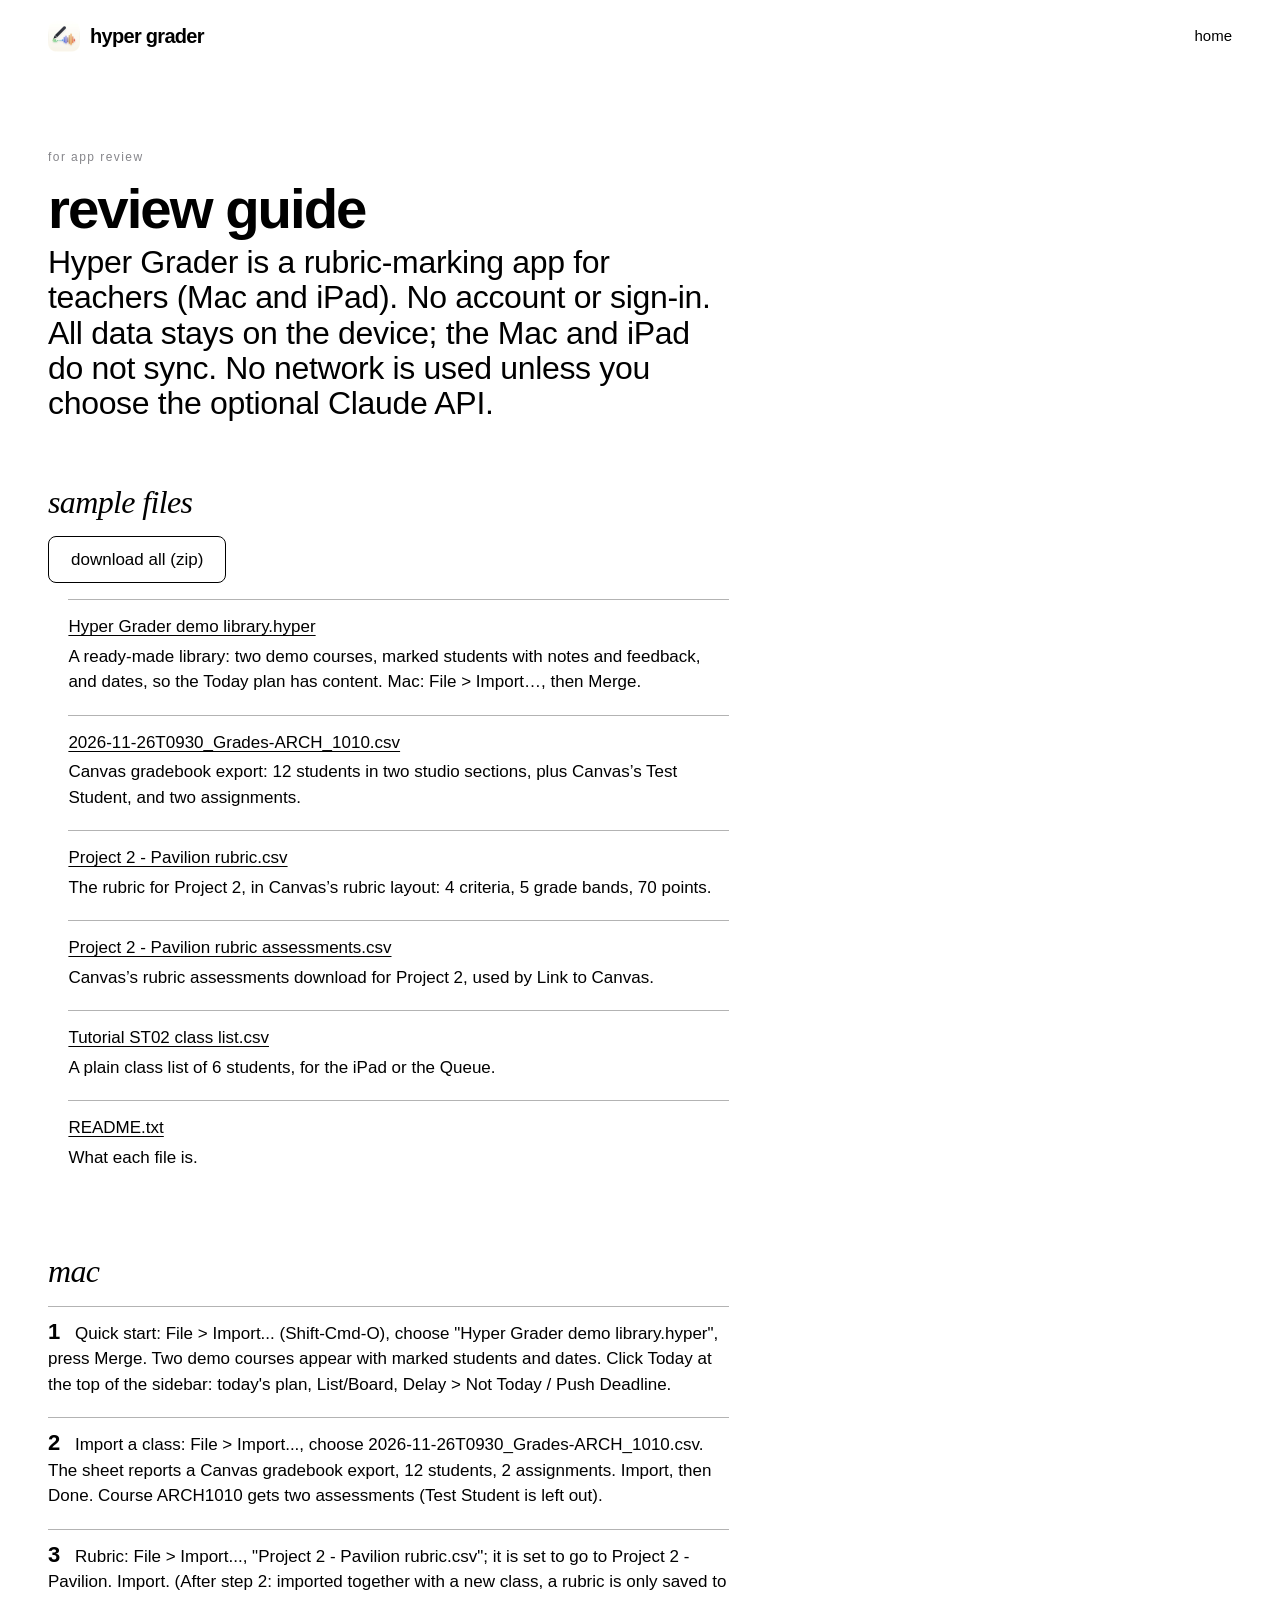
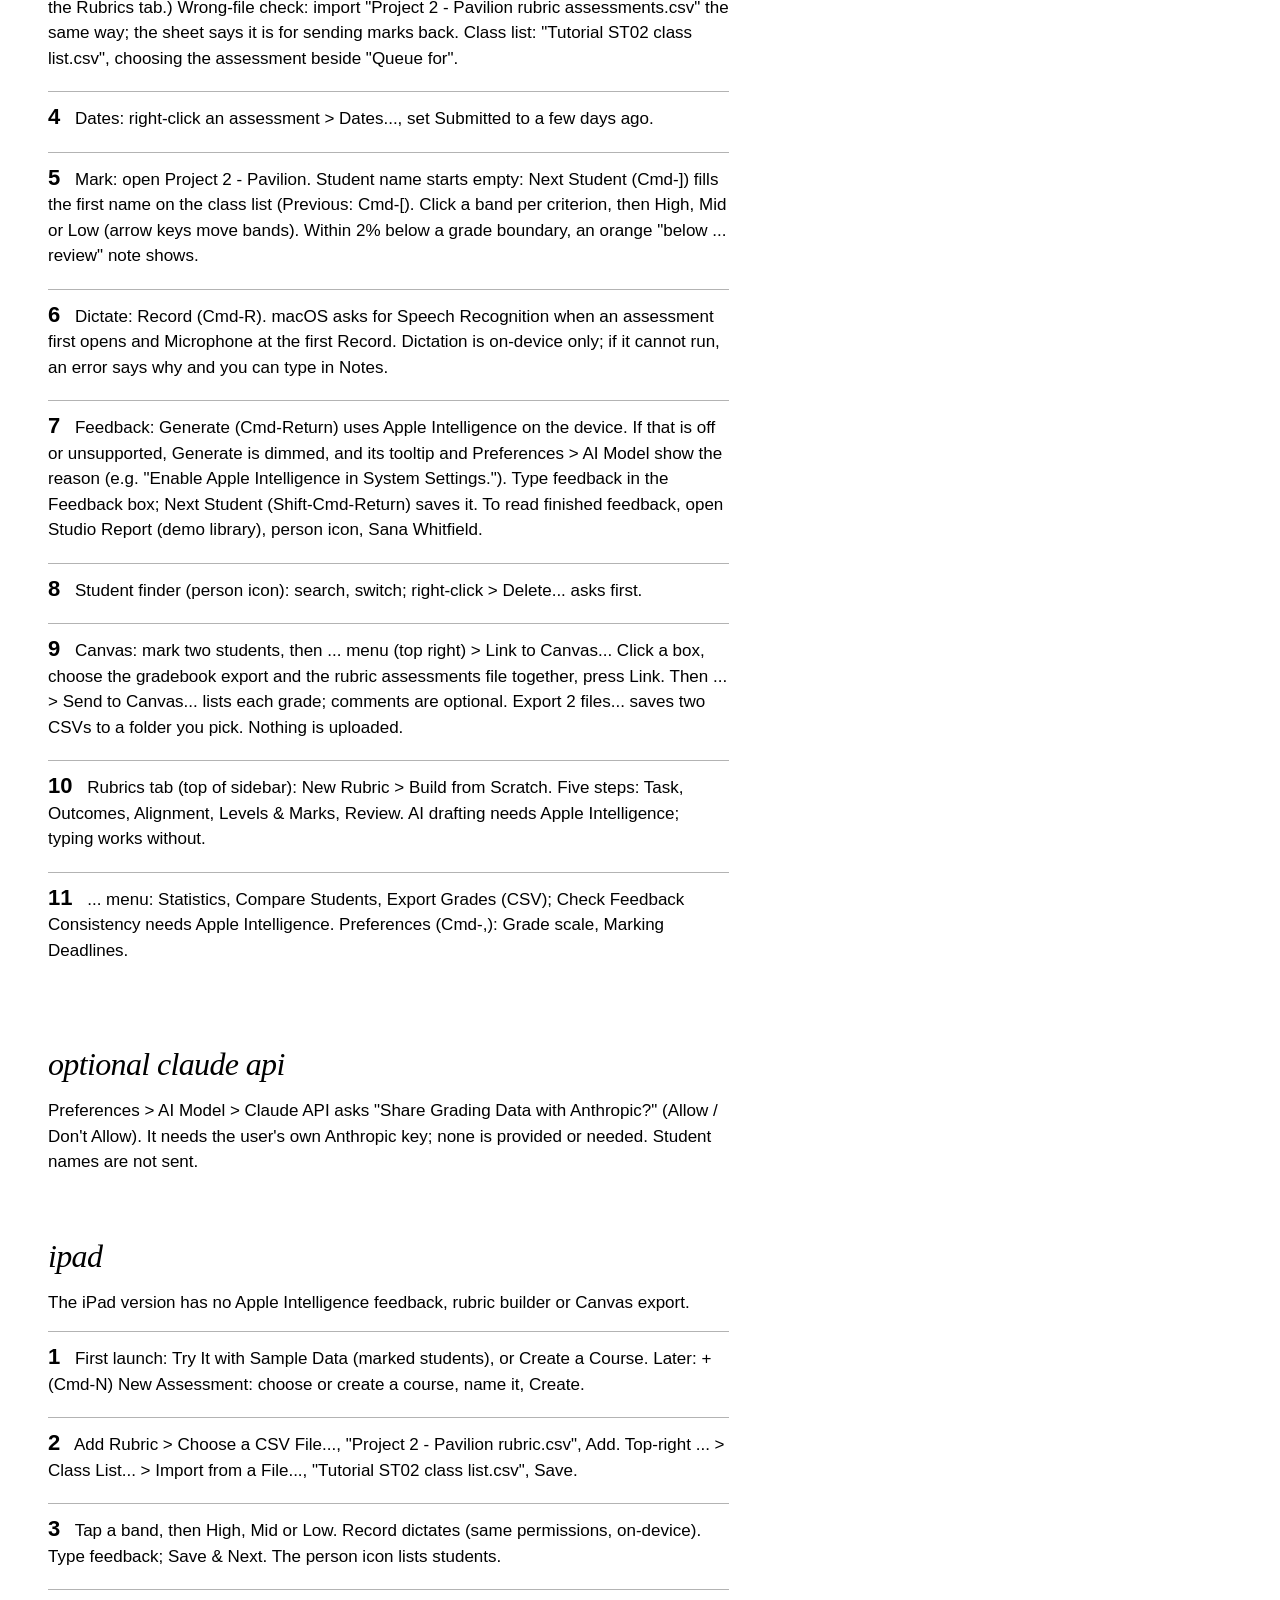
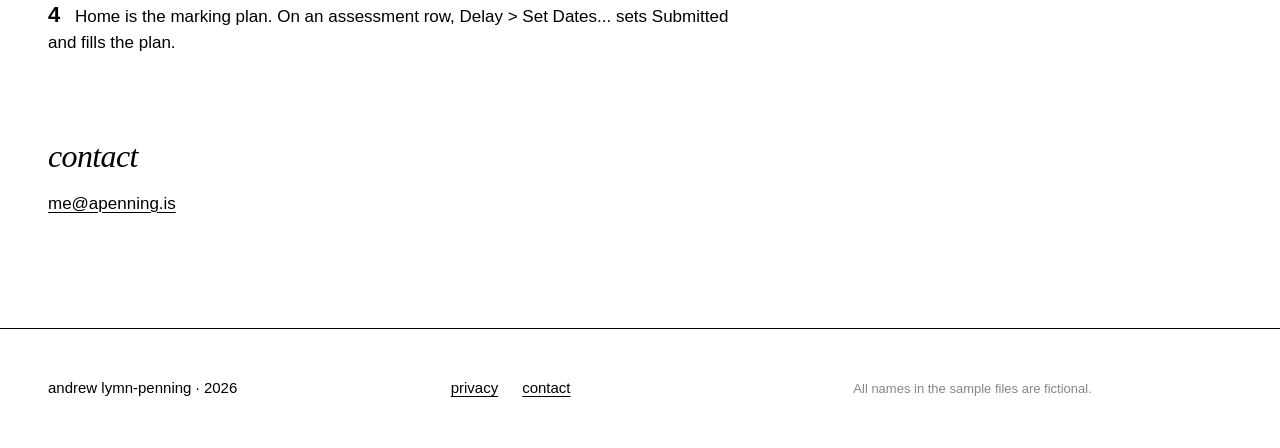
==== commit 8699ac17: "Price section (planned launch price, time back per class, no subscription); review guide from the ch" ====
--- a/review/index.html
+++ b/review/index.html
@@ -16,35 +16,45 @@
 <main class="policy grid">
   <p class="label">for app review</p>
   <h1>review guide</h1>
-  <p>No account or sign-in is needed. Everything runs on the device, and no network is used unless you choose the optional Claude API. The class, students and marks in these files are fictional.</p>
+  <p class="lead">Hyper Grader is a rubric-marking app for teachers (Mac and iPad). No account or sign-in. All data stays on the device; the Mac and iPad do not sync. No network is used unless you choose the optional Claude API.</p>
 
   <h2>sample files</h2>
-  <p>Download all four. They use Canvas LMS export formats.</p>
+  <p><a class="button" href="files/review-files.zip" download>download all (zip)</a></p>
   <ul class="files">
+    <li><a href="files/Hyper Grader demo library.hyper" download>Hyper Grader demo library.hyper</a> A ready-made library: two demo courses, marked students with notes and feedback, and dates, so the Today plan has content. Mac: File &gt; Import…, then Merge.</li>
     <li><a href="files/2026-11-26T0930_Grades-ARCH_1010.csv" download>2026-11-26T0930_Grades-ARCH_1010.csv</a> Canvas gradebook export: 12 students in two studio sections, plus Canvas’s Test Student, and two assignments.</li>
     <li><a href="files/Project 2 - Pavilion rubric.csv" download>Project 2 - Pavilion rubric.csv</a> The rubric for Project 2, in Canvas’s rubric layout: 4 criteria, 5 grade bands, 70 points.</li>
     <li><a href="files/Project 2 - Pavilion rubric assessments.csv" download>Project 2 - Pavilion rubric assessments.csv</a> Canvas’s rubric assessments download for Project 2, used by Link to Canvas.</li>
-    <li><a href="files/Tutorial ST02 class list.csv" download>Tutorial ST02 class list.csv</a> A plain class list of 6 students, for the iPad or Paste a List.</li>
+    <li><a href="files/Tutorial ST02 class list.csv" download>Tutorial ST02 class list.csv</a> A plain class list of 6 students, for the iPad or the Queue.</li>
+    <li><a href="files/README.txt" download>README.txt</a> What each file is.</li>
   </ul>
 
   <h2>mac</h2>
   <ol class="steps">
-    <li><b>1</b> Import a class. File &gt; Import… (⇧⌘O) and choose 2026-11-26T0930_Grades-ARCH_1010.csv. The review sheet says it found a Canvas gradebook export with 12 students and 2 assignments. Press Import. Course ARCH1010 appears with two assessments; Canvas&#x27;s Test Student is left out.</li>
-    <li><b>2</b> Add the rubric. Select &quot;Project 2 - Pavilion&quot; in the sidebar, then File &gt; Import… and choose &quot;Project 2 - Pavilion rubric.csv&quot;. &quot;Use for&quot; shows Project 2 - Pavilion. Press Import. To see the wrong-file check, import &quot;Project 2 - Pavilion rubric assessments.csv&quot; the same way: the app explains it is for sending marks back, not a rubric.</li>
-    <li><b>3</b> Set dates. Right-click Project 2 - Pavilion &gt; Dates… Set Submitted to a few days ago and close. Click Today at the top of the sidebar: the start screen shows today&#x27;s target, a progress ring and every assessment by urgency. Switch List/Board. Try Delay &gt; Not Today and Delay &gt; Push Deadline.</li>
-    <li><b>4</b> Mark. Open Project 2 - Pavilion. The first student loads. Click a grade band for each criterion, then High, Mid or Low inside it (arrow keys move between bands). The total and grade update live; a total within 2% below a grade boundary shows an orange &quot;below … review&quot; note.</li>
-    <li><b>5</b> Dictate. Press Record (⌘R), allow microphone and speech recognition, and speak. Dictation is on-device only.</li>
-    <li><b>6</b> Generate (⌘↩) writes feedback with Apple Intelligence on the device. It needs Apple Intelligence turned on; otherwise the app says so and you can type feedback directly.</li>
-    <li><b>7</b> Next student: ⇧⌘↩. Mark two or three students. The person icon opens a searchable student list; right-click a student &gt; Delete… (asks first).</li>
-    <li><b>8</b> Send to Canvas. In the … menu at the top right of the assessment, choose Link to Canvas… Add the gradebook export and &quot;Project 2 - Pavilion rubric assessments.csv&quot;, choose the assignment &quot;Project 2 - Pavilion&quot; and press Link. Then … &gt; Send to Canvas… shows each student&#x27;s grade and per-criterion comments and saves two CSV files (gradebook import and rubric import). Nothing is uploaded; teachers upload the files to Canvas themselves.</li>
-    <li><b>9</b> Also: Change &gt; Edit Rubric… (rubric editor); in the … menu, Statistics, Compare Students, Check Feedback Consistency (two or more marked students) and Export Grades (CSV); Preferences (⌘,) for grade bands and marking deadlines.</li>
+    <li><b>1</b> Quick start: File &gt; Import... (Shift-Cmd-O), choose &quot;Hyper Grader demo library.hyper&quot;, press Merge. Two demo courses appear with marked students and dates. Click Today at the top of the sidebar: today&#x27;s plan, List/Board, Delay &gt; Not Today / Push Deadline.</li>
+    <li><b>2</b> Import a class: File &gt; Import..., choose 2026-11-26T0930_Grades-ARCH_1010.csv. The sheet reports a Canvas gradebook export, 12 students, 2 assignments. Import, then Done. Course ARCH1010 gets two assessments (Test Student is left out).</li>
+    <li><b>3</b> Rubric: File &gt; Import..., &quot;Project 2 - Pavilion rubric.csv&quot;; it is set to go to Project 2 - Pavilion. Import. (After step 2: imported together with a new class, a rubric is only saved to the Rubrics tab.) Wrong-file check: import &quot;Project 2 - Pavilion rubric assessments.csv&quot; the same way; the sheet says it is for sending marks back. Class list: &quot;Tutorial ST02 class list.csv&quot;, choosing the assessment beside &quot;Queue for&quot;.</li>
+    <li><b>4</b> Dates: right-click an assessment &gt; Dates..., set Submitted to a few days ago.</li>
+    <li><b>5</b> Mark: open Project 2 - Pavilion. Student name starts empty: Next Student (Cmd-]) fills the first name on the class list (Previous: Cmd-[). Click a band per criterion, then High, Mid or Low (arrow keys move bands). Within 2% below a grade boundary, an orange &quot;below ... review&quot; note shows.</li>
+    <li><b>6</b> Dictate: Record (Cmd-R). macOS asks for Speech Recognition when an assessment first opens and Microphone at the first Record. Dictation is on-device only; if it cannot run, an error says why and you can type in Notes.</li>
+    <li><b>7</b> Feedback: Generate (Cmd-Return) uses Apple Intelligence on the device. If that is off or unsupported, Generate is dimmed, and its tooltip and Preferences &gt; AI Model show the reason (e.g. &quot;Enable Apple Intelligence in System Settings.&quot;). Type feedback in the Feedback box; Next Student (Shift-Cmd-Return) saves it. To read finished feedback, open Studio Report (demo library), person icon, Sana Whitfield.</li>
+    <li><b>8</b> Student finder (person icon): search, switch; right-click &gt; Delete... asks first.</li>
+    <li><b>9</b> Canvas: mark two students, then ... menu (top right) &gt; Link to Canvas... Click a box, choose the gradebook export and the rubric assessments file together, press Link. Then ... &gt; Send to Canvas... lists each grade; comments are optional. Export 2 files... saves two CSVs to a folder you pick. Nothing is uploaded.</li>
+    <li><b>10</b> Rubrics tab (top of sidebar): New Rubric &gt; Build from Scratch. Five steps: Task, Outcomes, Alignment, Levels &amp; Marks, Review. AI drafting needs Apple Intelligence; typing works without.</li>
+    <li><b>11</b> ... menu: Statistics, Compare Students, Export Grades (CSV); Check Feedback Consistency needs Apple Intelligence. Preferences (Cmd-,): Grade scale, Marking Deadlines.</li>
   </ol>
 
   <h2>optional claude api</h2>
-  <p>Preferences &gt; AI Model &gt; Claude API shows a permission prompt explaining what is sent; Don&#x27;t Allow returns to on-device. It needs the user&#x27;s own Anthropic API key; none is required to review the app. Student names are replaced with placeholders before anything is sent.</p>
+  <p>Preferences &gt; AI Model &gt; Claude API asks &quot;Share Grading Data with Anthropic?&quot; (Allow / Don&#x27;t Allow). It needs the user&#x27;s own Anthropic key; none is provided or needed. Student names are not sent.</p>
 
   <h2>ipad</h2>
-  <p>Use + to create a course and assessment, add the rubric CSV from Files (or paste rows from a spreadsheet), and paste the class list from &quot;Tutorial ST02 class list.csv&quot;. Tap a band and a step for each criterion, tap the mic to dictate, and Save &amp; Next. Feedback generation and Canvas export are Mac-only.</p>
+  <p>The iPad version has no Apple Intelligence feedback, rubric builder or Canvas export.</p>
+  <ol class="steps">
+    <li><b>1</b> First launch: Try It with Sample Data (marked students), or Create a Course. Later: + (Cmd-N) New Assessment: choose or create a course, name it, Create.</li>
+    <li><b>2</b> Add Rubric &gt; Choose a CSV File..., &quot;Project 2 - Pavilion rubric.csv&quot;, Add. Top-right ... &gt; Class List... &gt; Import from a File..., &quot;Tutorial ST02 class list.csv&quot;, Save.</li>
+    <li><b>3</b> Tap a band, then High, Mid or Low. Record dictates (same permissions, on-device). Type feedback; Save &amp; Next. The person icon lists students.</li>
+    <li><b>4</b> Home is the marking plan. On an assessment row, Delay &gt; Set Dates... sets Submitted and fills the plan.</li>
+  </ol>
 
   <h2>contact</h2>
   <p><a href="mailto:me@apenning.is">me@apenning.is</a></p>
--- a/site.css
+++ b/site.css
@@ -129,20 +129,8 @@
 .transcript i { font-style: normal; background: var(--alp-highlight); padding: 0 0.15em; border-radius: 2px; }
 .reads p:not(.kicker) { font-family: var(--alp-display); font-weight: 500; font-size: 21px; line-height: 1.35; letter-spacing: -0.01em; }
 
-/* feature rows: copy on 4 columns, image on 8 */
-.feature { padding: clamp(48px, 8vw, 128px) var(--alp-margin); align-items: center; row-gap: 32px; }
-.feature .copy { grid-column: 1 / span 4; }
-.feature .device { grid-column: 5 / span 8; }
-.feature.flip .copy { grid-column: 9 / span 4; grid-row: 1; }
-.feature.flip .device { grid-column: 1 / span 8; grid-row: 1; }
-.feature.ipad .device { grid-column: 2 / span 5; }
-.feature.ipad .copy { grid-column: 8 / span 4; }
-
 /* black punctuation: the privacy section */
 .private { background: var(--alp-ink); color: var(--alp-paper); padding: clamp(64px, 9vw, 144px) 0; }
-.private .grid { align-items: center; row-gap: 32px; }
-.private .copy { grid-column: 1 / span 4; }
-.private .device { grid-column: 5 / span 8; }
 .private .label { color: var(--alp-quiet); }
 .private a:hover { background: #4D4D4D; }
 
@@ -153,6 +141,10 @@
 .stepped b { display: block; font: 700 22px/1.1 var(--alp-display); letter-spacing: -0.02em; margin-bottom: 8px; }
 
 /* beta */
+.price { padding-top: clamp(64px, 9vw, 144px); row-gap: 8px; }
+.price .lead { grid-column: 1 / span 8; margin-bottom: 32px; }
+.price .stepped { margin-bottom: 8px; }
+.price .note { grid-column: 1 / span 7; }
 .beta { padding: clamp(64px, 9vw, 144px) var(--alp-margin); }
 .beta .lead { grid-column: 1 / span 7; }
 
@@ -166,9 +158,7 @@
 /* narrow screens: everything stacks */
 @media (max-width: 900px) {
   .words .said, .words .reads, .words .note,
-  .hero h1, .hero .lead, .beta .lead,
-  .feature .copy, .feature .device, .feature.flip .copy, .feature.flip .device,
-  .feature.ipad .copy, .feature.ipad .device, .private .copy, .private .device,
+  .hero h1, .hero .lead, .beta .lead, .price .lead, .price .note,
   .sig, .links, .credit { grid-column: 1 / -1 !important; grid-row: auto !important; }
   .stepped { grid-template-columns: 1fr; }
   .nav nav a:not(.button) { display: none; }
@@ -191,34 +181,9 @@
 .policy th { font-weight: 700; }
 @media (max-width: 900px) { .policy > * { grid-column: 1 / -1; } }
 
-/* ipad: copy, then two iPads side by side */
-.ipad-section { padding: clamp(48px, 8vw, 128px) var(--alp-margin); align-items: center; row-gap: 32px; }
-.ipad-section .copy { grid-column: 1 / span 4; }
-.ipad-section .device:nth-of-type(1) { grid-column: 5 / span 4; }
-.ipad-section .device:nth-of-type(2) { grid-column: 9 / span 4; }
-.quiet { color: var(--alp-quiet); }
-@media (max-width: 900px) {
-  .ipad-section .copy { grid-column: 1 / -1; }
-  .ipad-section .device:nth-of-type(1) { grid-column: 1 / span 6; }
-  .ipad-section .device:nth-of-type(2) { grid-column: 7 / span 6; }
-}
-
 /* serif interruption */
 .statement { padding-top: clamp(48px, 8vw, 120px); }
 .statement p { grid-column: 1 / span 10; margin: 0; font-family: "ALP Serif", "Apple Garamond", Garamond, "Times New Roman", serif; font-weight: 300; font-style: italic; font-size: clamp(40px, 6.4vw, 104px); line-height: 1.02; letter-spacing: -0.02em; }
-
-/* reading ring in the nav (round caps, like the app's ring) */
-.page-ring { display: inline-flex; align-items: center; gap: 8px; --p: 0; }
-.page-ring svg { transform: rotate(-90deg); }
-.page-ring circle { fill: none; stroke-width: 4; }
-.page-ring .track { stroke: var(--alp-frame); }
-.page-ring .fill { stroke: var(--alp-ink); stroke-linecap: round; stroke-dasharray: calc(var(--p) * 100) 100; transition: stroke 200ms ease-out; }
-.page-ring .tick { fill: none; stroke: var(--alp-paper); stroke-width: 3; stroke-linecap: round; stroke-linejoin: round; opacity: 0; transform: rotate(90deg); transform-origin: 18px 18px; transition: opacity 200ms ease-out; }
-.page-ring-label { font: 500 var(--alp-label)/1 var(--alp-micro); letter-spacing: var(--alp-track-label); color: #34C759; opacity: 0; transition: opacity 200ms ease-out; }
-.page-ring.done .fill { stroke: #34C759; stroke-dasharray: 100 100; }
-.page-ring .dot { fill: transparent; stroke: none; transition: fill 200ms ease-out; }
-.page-ring.done .dot { fill: #34C759; }
-.page-ring.done .tick, .page-ring.done .page-ring-label { opacity: 1; }
 
 /* drop the ums */
 .transcript i { transition: opacity 200ms ease-out, background-color 200ms ease-out; }
@@ -226,11 +191,6 @@
 .ums-toggle { grid-column: 1 / span 5; margin: 0; }
 .ums-toggle .button { cursor: pointer; background: none; color: inherit; font-family: var(--alp-text); }
 .ums-toggle .button:hover { background: var(--alp-ink); color: var(--alp-paper); }
-
-/* big zeros (black punctuation section) */
-.zeros { list-style: none; padding: 0; margin: 8px 0 32px; display: flex; gap: 32px; }
-.zeros li { font: 500 15px/1.2 var(--alp-micro); color: var(--alp-quiet); }
-.zeros b { display: block; font: 700 clamp(64px, 7vw, 112px)/0.9 var(--alp-display); letter-spacing: -0.045em; color: var(--alp-paper); }
 
 /* one funny little guy */
 .beta { align-items: end; }
@@ -242,7 +202,6 @@
 @media (max-width: 900px) {
   .statement p, .ums-toggle, .beta h2, .beta .lead, .beta .actions { grid-column: 1 / -1; }
   .drollery { grid-column: 1 / -1; grid-row: auto; margin-top: 32px; }
-  .nav .page-ring-label { display: none; }
 }
 
 /* more Garamond: section headings in the statement serif */
@@ -259,3 +218,168 @@
 .files li, .steps li { border-top: 1px solid var(--alp-highlight); padding: 14px 0; }
 .files a { display: block; font-weight: 500; margin-bottom: 4px; }
 .steps b { font: 700 22px/1 var(--alp-display); margin-right: 10px; }
+
+/* ---- section layouts: each one shaped by what it shows ---- */
+section h3 { font: 700 22px/1.1 var(--alp-display); letter-spacing: -0.02em; margin: 0 0 16px; }
+
+/* today: one big numeral, then the shot with a today/board switch */
+.today { padding: clamp(64px, 9vw, 144px) var(--alp-margin) clamp(32px, 4vw, 64px); align-items: end; row-gap: 24px; }
+.today .numeral { grid-column: 1 / span 5; font: 700 clamp(160px, 26vw, 400px)/0.78 var(--alp-display); letter-spacing: -0.06em; margin-left: -0.04em; }
+.today .copy { grid-column: 6 / span 6; }
+.today .copy h2 { margin-bottom: 20px; }
+.switch { grid-column: 1 / -1; justify-self: center; display: inline-flex; border: 1px solid var(--alp-ink); border-radius: var(--alp-radius); overflow: hidden; margin-top: clamp(24px, 4vw, 56px); }
+.switch button { font: 500 15px/1 var(--alp-text); padding: 10px 22px; border: 0; background: none; color: inherit; cursor: pointer; }
+.switch button[aria-pressed="true"] { background: var(--alp-ink); color: var(--alp-paper); }
+.today .device { grid-column: 2 / span 10; display: grid; }
+.swap img { grid-area: 1 / 1; transition: opacity 300ms ease-out; }
+.swap img.off { opacity: 0; pointer-events: none; }
+
+/* marking: the shot first, three numbered points under it */
+.marking { padding: clamp(64px, 9vw, 144px) var(--alp-margin); row-gap: 0; }
+.marking .label, .marking h2 { grid-column: 1 / -1; text-align: center; }
+.marking h2 { margin-bottom: clamp(24px, 4vw, 48px); }
+.marking .device { grid-column: 1 / -1; }
+.numbered { list-style: none; counter-reset: n; margin: clamp(24px, 4vw, 48px) 0 0; padding: 0; grid-column: 1 / -1; display: grid; grid-template-columns: repeat(3, minmax(0, 1fr)); column-gap: var(--alp-gutter); }
+.numbered li { counter-increment: n; border-top: 1px solid var(--alp-ink); padding-top: 16px; }
+.numbered li::before { content: counter(n); display: block; font: 700 64px/0.9 var(--alp-display); letter-spacing: -0.04em; margin-bottom: 12px; }
+.numbered b { display: block; font: 700 22px/1.1 var(--alp-display); letter-spacing: -0.02em; margin-bottom: 8px; }
+
+/* rubrics: a section colour, the five steps in a row, then the review checklist */
+.rubrics { background: #FFC4D3; padding: clamp(64px, 9vw, 144px) 0; }
+.rubrics .label { color: var(--alp-ink); opacity: 0.6; }
+.rubrics .intro { grid-column: 1 / span 7; font: 500 var(--alp-m)/1.15 var(--alp-display); letter-spacing: -0.01em; }
+.steps-row { list-style: none; padding: 0; margin: clamp(32px, 5vw, 64px) 0; grid-column: 1 / -1; display: grid; grid-template-columns: repeat(5, minmax(0, 1fr)); column-gap: var(--alp-gutter); }
+.steps-row li { border-top: 2px solid var(--alp-ink); padding-top: 14px; font-size: 15px; line-height: 1.4; }
+.steps-row span { display: inline-grid; place-items: center; width: 28px; height: 28px; border-radius: 50%; background: var(--alp-ink); color: #FFC4D3; font: 700 14px/1 var(--alp-display); margin-bottom: 12px; }
+.steps-row b { display: block; font: 700 20px/1.1 var(--alp-display); letter-spacing: -0.02em; margin-bottom: 6px; }
+.rubrics figcaption { color: var(--alp-ink); opacity: 0.7; }
+.rubrics .review { margin-top: clamp(48px, 7vw, 112px); align-items: center; row-gap: 32px; }
+.rubrics .review .device { grid-column: 1 / span 7; }
+.rubrics .review .copy { grid-column: 8 / span 5; }
+.checks { list-style: none; margin: 0; padding: 0; }
+.checks li { position: relative; padding: 10px 0 10px 34px; border-top: 1px solid rgba(0,0,0,0.25); }
+.checks li::before { content: ""; position: absolute; left: 0; top: 11px; width: 22px; height: 22px; border-radius: 50%; background: #34C759 url("data:image/svg+xml,%3Csvg xmlns='http://www.w3.org/2000/svg' viewBox='0 0 22 22'%3E%3Cpath d='M6.5 11.5l3 3 6-6.5' fill='none' stroke='white' stroke-width='2.2' stroke-linecap='round' stroke-linejoin='round'/%3E%3C/svg%3E") center / 22px no-repeat; }
+
+/* ipad: two devices side by side, captions under each */
+.ipad-section { padding: clamp(64px, 9vw, 144px) var(--alp-margin); row-gap: 0; align-items: start; }
+.ipad-section .label, .ipad-section h2 { grid-column: 1 / -1; text-align: center; }
+.ipad-section h2 { margin-bottom: clamp(32px, 5vw, 64px); }
+.ipad-section .device:nth-of-type(1) { grid-column: 2 / span 5; }
+.ipad-section .device:nth-of-type(2) { grid-column: 7 / span 5; }
+.ipad-section figcaption { text-align: left; font: 400 15px/1.4 var(--alp-text); color: var(--alp-ink); margin-top: 20px; max-width: 34em; }
+.ipad-section figcaption b { display: block; font: 700 20px/1.1 var(--alp-display); letter-spacing: -0.02em; margin-bottom: 6px; }
+.ipad-section .quiet { grid-column: 2 / span 10; margin-top: 32px; text-align: center; }
+.quiet { color: var(--alp-quiet); }
+
+/* private: black ground, four statements across, the dark Mac below */
+.private .label, .private h2 { grid-column: 1 / -1; }
+.private h2 { max-width: 12em; }
+.local { list-style: none; margin: clamp(16px, 3vw, 40px) 0 clamp(40px, 6vw, 96px); padding: 0; grid-column: 1 / -1; display: grid; grid-template-columns: repeat(4, minmax(0, 1fr)); column-gap: var(--alp-gutter); }
+.local li { border-top: 1px solid var(--alp-paper); padding-top: 16px; color: #D1D1D6; }
+.local b { display: block; font: 700 22px/1.1 var(--alp-display); letter-spacing: -0.02em; color: var(--alp-paper); margin-bottom: 8px; }
+.private .device { grid-column: 2 / span 10; }
+.private .policy-link { grid-column: 1 / -1; text-align: center; margin-top: 32px; }
+
+@media (max-width: 900px) {
+  .canvas .copy, .canvas .device { grid-row: auto; }
+  .today .numeral, .today .copy, .today .device, .canvas .lead, .canvas .copy, .canvas .device,
+  .rubrics .intro, .rubrics .review .device, .rubrics .review .copy, .private .device { grid-column: 1 / -1; }
+  .numbered, .local { grid-template-columns: 1fr; row-gap: 24px; }
+  .steps-row { grid-template-columns: 1fr 1fr; row-gap: 24px; }
+  .ipad-section .device:nth-of-type(1) { grid-column: 1 / span 6; }
+  .ipad-section .device:nth-of-type(2) { grid-column: 7 / span 6; }
+  .ipad-section .quiet { grid-column: 1 / -1; }
+}
+
+/* ---- canvas: mark here, upload there ---- */
+.canvas { padding: clamp(48px, 6vw, 96px) var(--alp-margin); row-gap: 16px; align-items: start; }
+.canvas .lead { grid-column: 1 / span 8; margin-bottom: clamp(16px, 3vw, 40px); }
+.canvas .here { grid-column: 1 / span 5; grid-row: 4; }
+.canvas .handoff { grid-column: 6 / span 2; grid-row: 4; align-self: center; }
+.canvas .there { grid-column: 8 / span 5; grid-row: 4; }
+.word { font-family: "ALP Serif", "Apple Garamond", Garamond, "Times New Roman", serif; font-weight: 300; font-style: italic; font-size: clamp(44px, 5.5vw, 84px); line-height: 1; letter-spacing: -0.02em; margin: 0 0 4px; }
+.here figcaption, .there figcaption, .marking figcaption { text-align: left; font: 400 15px/1.4 var(--alp-text); color: var(--alp-ink); margin-top: 12px; }
+.marking figcaption b { display: block; font: 700 20px/1.1 var(--alp-display); letter-spacing: -0.02em; margin-bottom: 6px; }
+.handoff { list-style: none; margin: 0; padding: 0; display: grid; gap: 10px; }
+.handoff::before { content: "→"; display: block; text-align: center; color: #007AFF; font: 700 44px/1 var(--alp-display); margin-bottom: 4px; }
+.handoff li { border: 1px solid #007AFF; border-radius: var(--alp-radius); padding: 10px 12px; font: 400 13px/1.3 var(--alp-text); }
+.handoff li span { display: block; font: 500 var(--alp-label)/1.35 var(--alp-micro); letter-spacing: var(--alp-track-label); color: var(--alp-quiet); margin-bottom: 4px; }
+.canvas .copy { grid-column: 9 / span 4; grid-row: 5; align-self: center; margin-top: clamp(32px, 5vw, 72px); }
+.canvas .setup { grid-column: 2 / span 6; grid-row: 5; margin-top: clamp(32px, 5vw, 72px); }
+
+/* ---- marking: the usual screen beside ours ---- */
+.marking .lead { grid-column: 3 / span 8; text-align: center; font-size: var(--alp-body); font-family: var(--alp-text); font-weight: 400; color: var(--alp-quiet); margin: -8px 0 clamp(16px, 3vw, 40px); }
+.marking .device.lms { grid-column: 1 / span 6; }
+.marking .device:not(.lms) { grid-column: 7 / span 6; }
+
+/* ---- tighter vertical rhythm ---- */
+h2 { font-size: clamp(32px, 4.2vw, 60px); }
+h2 { margin-bottom: 16px; }
+.hero { padding-top: clamp(32px, 5vw, 72px); padding-bottom: clamp(32px, 4vw, 64px); }
+.hero .device { grid-column: 2 / span 10; margin-top: clamp(24px, 4vw, 48px); }
+.statement { padding-top: clamp(32px, 5vw, 72px); }
+.statement p { font-size: clamp(36px, 5.2vw, 84px); }
+.statement figure { grid-column: 10 / span 3; }
+.words { padding-top: clamp(40px, 6vw, 88px); }
+.today { padding: clamp(48px, 6vw, 96px) var(--alp-margin) clamp(24px, 3vw, 40px); }
+.today .numeral { font-size: clamp(120px, 17vw, 260px); }
+.switch { margin-top: clamp(16px, 3vw, 32px); }
+.today .device { grid-column: 3 / span 8; }
+.marking { padding: clamp(48px, 6vw, 96px) var(--alp-margin); }
+.marking h2 { margin-bottom: 16px; }
+.numbered { margin-top: clamp(24px, 3vw, 40px); }
+.numbered li::before { font-size: 48px; margin-bottom: 8px; }
+.rubrics { padding: clamp(48px, 6vw, 96px) 0; }
+.steps-row { margin: clamp(24px, 4vw, 48px) 0; }
+.rubrics .device.wide { grid-column: 2 / span 10; }
+.rubrics .review { margin-top: clamp(32px, 5vw, 72px); }
+.ipad-section { padding: clamp(48px, 6vw, 96px) var(--alp-margin); }
+.ipad-section h2 { margin-bottom: clamp(24px, 3vw, 40px); }
+.ipad-section .device:nth-of-type(1) { grid-column: 3 / span 4; }
+.ipad-section .device:nth-of-type(2) { grid-column: 7 / span 4; }
+.ipad-section .quiet { margin-top: 20px; }
+.private { padding: clamp(48px, 6vw, 96px) 0; }
+.local { margin: clamp(16px, 2vw, 24px) 0 clamp(32px, 4vw, 56px); }
+.private .device { grid-column: 3 / span 8; }
+.more { padding-top: clamp(48px, 6vw, 96px); }
+.stepped li { padding-bottom: 28px; }
+.beta { padding: clamp(48px, 6vw, 96px) var(--alp-margin); }
+.drollery img { max-width: 240px; }
+
+@media (max-width: 900px) {
+  .canvas .here, .canvas .handoff, .canvas .there, .canvas .copy, .canvas .setup,
+  .marking .lead, .marking .device.lms, .marking .device:not(.lms), .hero .device, .statement figure,
+  .today .device, .rubrics .device.wide, .private .device { grid-column: 1 / -1; grid-row: auto; }
+  .handoff::before { content: "↓"; }
+  .ipad-section .device:nth-of-type(1) { grid-column: 1 / span 6; }
+  .ipad-section .device:nth-of-type(2) { grid-column: 7 / span 6; }
+  .marking .device + .device { margin-top: 24px; }
+}
+
+/* the H.264 encode turns white into 253 grey; lift it back so the video has no visible box */
+video.demo { filter: brightness(1.02); }
+
+/* hero: the intro under the title */
+.hero .intro { grid-column: 1 / span 7; }
+.hero .intro .lead { margin-top: 32px; }
+@media (max-width: 900px) { .hero .intro { grid-column: 1 / -1; } }
+
+/* planning: the list beside the start screen */
+.today { padding: clamp(48px, 6vw, 96px) var(--alp-margin); align-items: start; row-gap: 16px; }
+.today .copy { grid-column: 1 / span 5; grid-row: 1 / span 2; }
+.today .copy h2 { margin-bottom: 12px; }
+.today .intro { font: 500 21px/1.3 var(--alp-display); letter-spacing: -0.01em; margin-bottom: 20px; }
+.plan { list-style: none; margin: 0; padding: 0; }
+.plan li { border-top: 1px solid var(--alp-ink); padding: 10px 0 12px; font-size: 15px; line-height: 1.4; }
+.plan b { display: block; font: 700 18px/1.15 var(--alp-display); letter-spacing: -0.02em; margin-bottom: 2px; }
+.today .switch { grid-column: 6 / span 7; grid-row: 1; justify-self: center; margin-top: 0; }
+.today .device { grid-column: 6 / span 7; grid-row: 2; }
+@media (max-width: 900px) {
+  .today .copy, .today .switch, .today .device { grid-column: 1 / -1; grid-row: auto; }
+}
+
+/* the line under the statement */
+.statement > p:first-child { grid-row: 1; }
+.statement .statement-note { grid-column: 1 / span 6; grid-row: 2; align-self: start; font: 400 19px/1.5 var(--alp-text); font-style: normal; letter-spacing: 0; margin: 8px 0 0; }
+.statement figure { grid-row: 1 / span 2; }
+@media (max-width: 900px) { .statement .statement-note, .statement figure { grid-column: 1 / -1; grid-row: auto; } }
